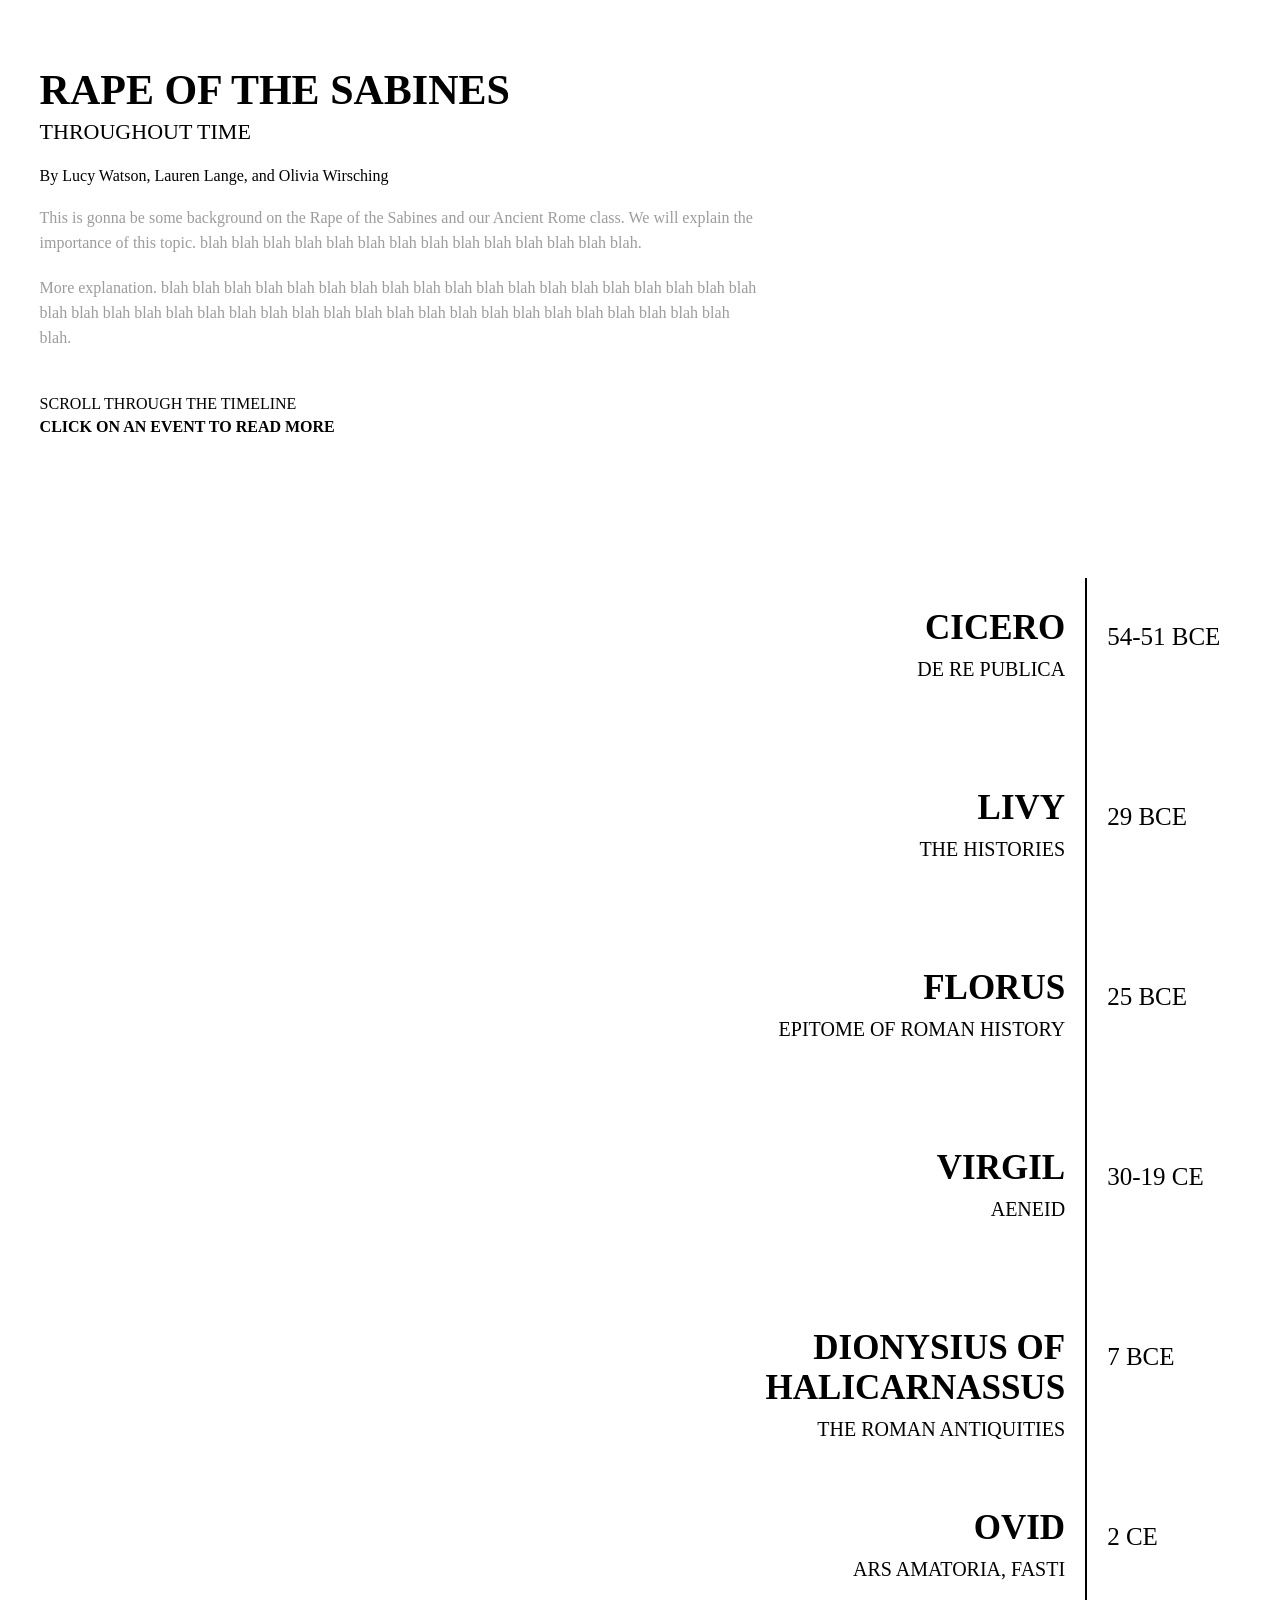
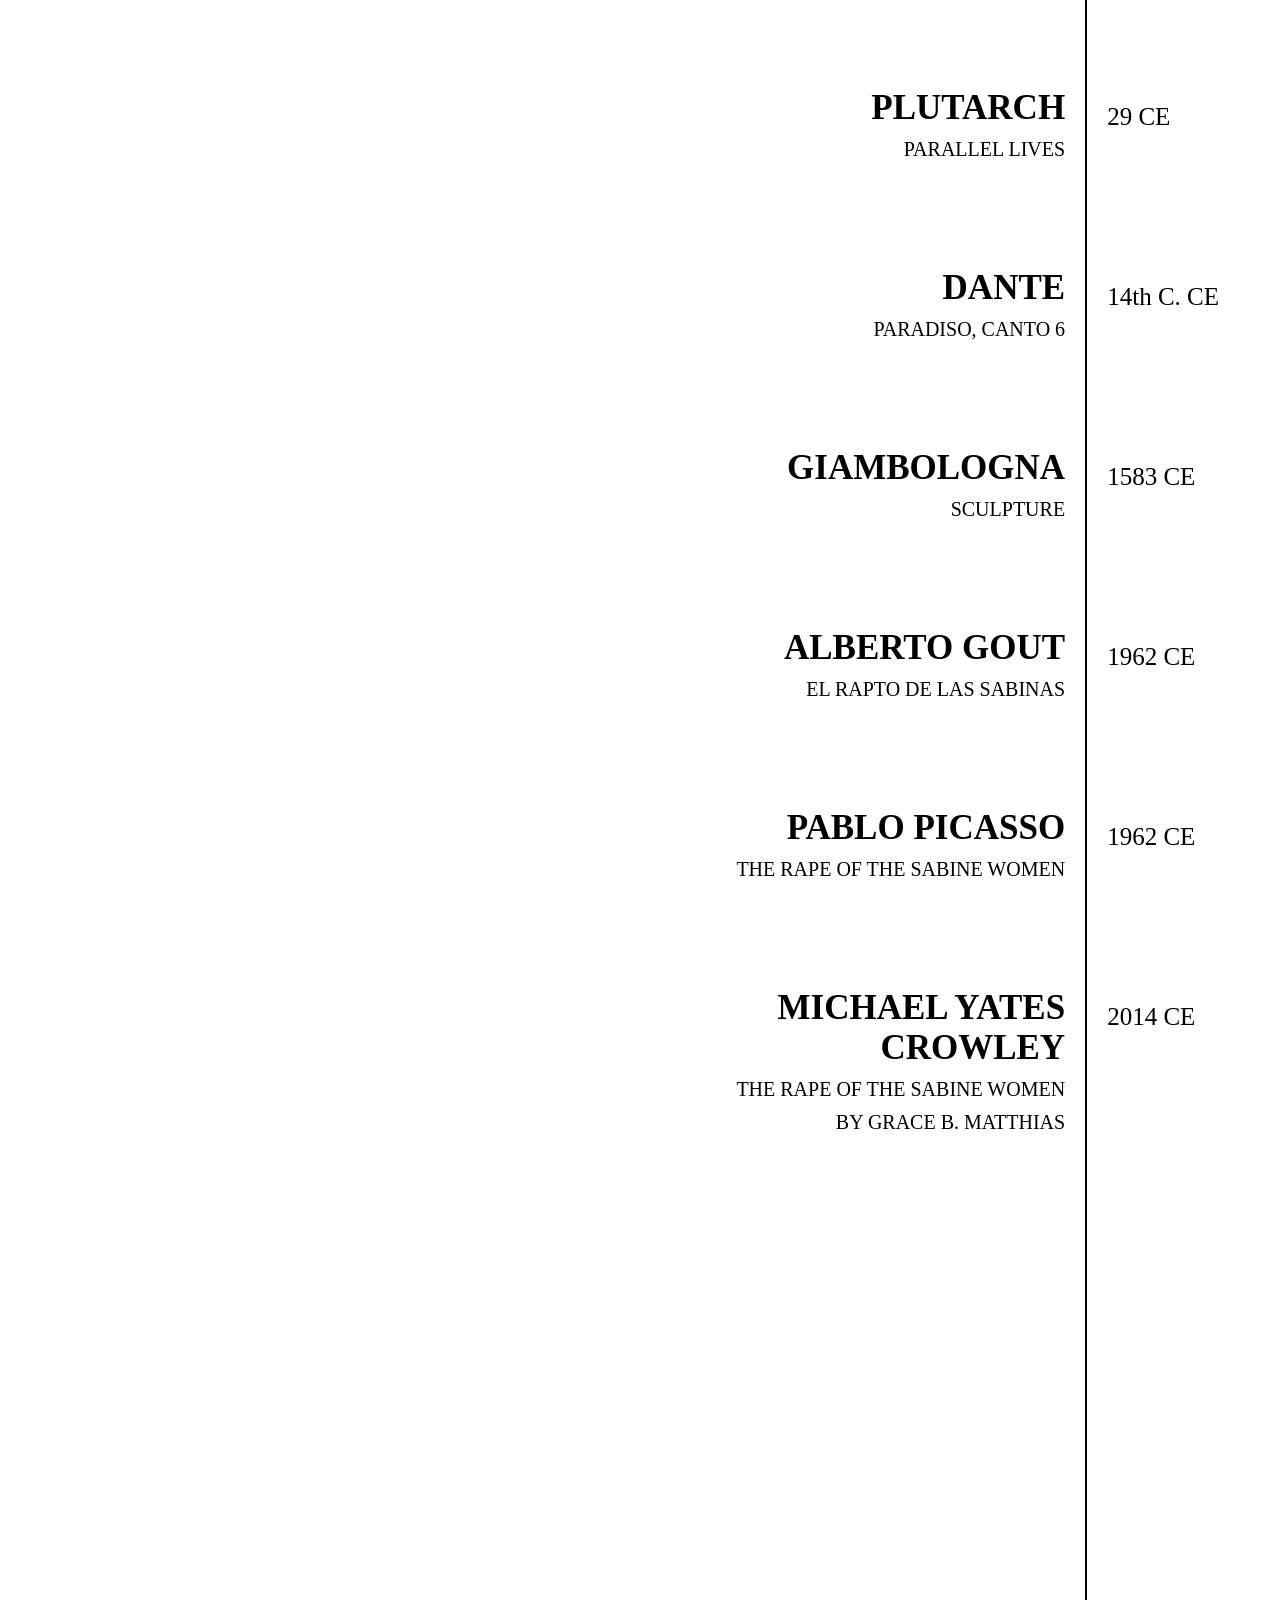
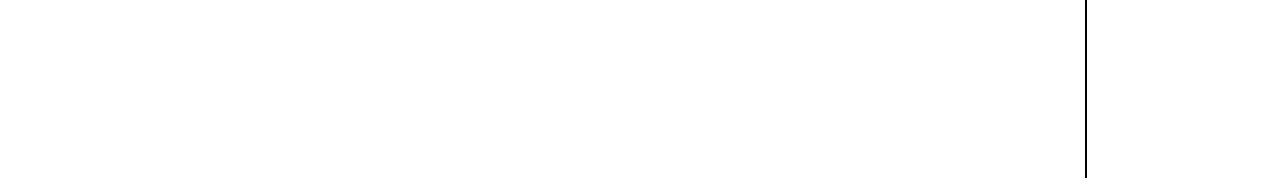
==== index.html @ 5ee18411 "Add ovid and cicero texts" ====
<!DOCTYPE html>
<html lang="en">
<head>
    <meta charset="UTF-8">
    <meta name="viewport" content="width=device-width, initial-scale=1.0">
    <title>Rape of the Sabines</title>
    <link rel="stylesheet" href="styles.css">
</head>
<body>
    <div class="site-wrapper">
        <div class="top-section">
            <h1>RAPE OF THE SABINES</h1>
            <h3>THROUGHOUT TIME</h3>
            <div class="caption">By Lucy Watson, Lauren Lange, and Olivia Wirsching </div>
            <div class="description">This is gonna be some background on the Rape of the Sabines and our Ancient Rome class. We will explain the importance of this topic. blah blah blah blah blah blah blah blah blah blah blah blah blah blah. </div>
            <div class="description">More explanation. blah blah blah blah blah blah blah blah blah blah blah blah blah blah blah blah blah blah blah blah blah blah blah blah blah blah blah blah blah blah blah blah blah blah blah blah blah blah blah blah blah blah. </div>
            <div class="instructions">
                <i class="fas fa-arrow-circle-down"></i>
                <div class="instructions-text">
                    <h5>SCROLL THROUGH THE TIMELINE</h5>
                    <h5 class="bold">CLICK ON AN EVENT TO READ MORE</h5>
                </div>
            </div>
        </div>
        <div class="bottom-section">
            <div class="info-panels">
                <div class="panel" style="display:none;" id="1">
                    <img src="./cicero.jpg"/>
                    <div class="text">
                        <div class="description">
                            In The Republic, Cicero examines the ideal state of government and political theory throughout the history of Rome. Cicero recounts the myth of the Rape of the Sabine Women to emphasis how Rome’s founding depended on compromise and resolution on behalf of its leaders. Through analysis of Romulus’s leadership, Cicero details the steps Romulus took to establish and strengthen Rome, “he adopted a strange and somewhat clownish plan, but worthy of a great man, whose providence extended far into futurity.” The plan Cicero refers to is the Rape of the Sabine Women where “[Romulus] ordered [the Sabine women] to be seized during the sports, and gave them in marriage to the most honourable families.” Cicero’s narrative of the myth describes the event as a necessary development for the growth of Rome. Rather than exploiting the Sabine women, Cicero comments that they were respected through honorable marriage. The individuality of the Sabine women is stripped as they are viewed as pawns in Romulus’s political schemes. In response to the outrage of the Sabines, Romulus invited their king Tatius into the Roman government. Romulus compromised his power in Rome to develop an alliance with Tatius. Cicero states Romulus achieved his goal to further strengthen Rome, “his government became much better established, aided by the authority and counsel of the fathers.” The exploitation of the Sabine women was reconciled through compromise with their fathers, and as Cicero argued, the greatest benefit to Rome was the contributions of their fathers to the establishment of the Roman government. 
                        </div>
                        <div class="citation">
                            Marcus Tullius Cicero, &amp; Featherstonhaugh, G. W. (2017, February 12). The Republic of Cicero. The Republic of Cicero, Translated from the Latin. https://www.gutenberg.org/files/54161/54161-h/54161-h.htm 
                        </div>
                    </div>
                </div>
                <div class="panel" style="display:none;" id="2">
                    <img src="./Livy.jpeg"/>
                </div>
                <div class="panel" style="display:none;" id="3">
                    <img src="./florus.jpeg"/>
                </div>
                <div class="panel" style="display:none;" id="4">
                    <img src="./virgil.png"/>
                </div>
                <div class="panel" style="display:none;" id="5">
                    <img src="./dionysius.png"/>
                </div>
                <div class="panel" style="display:none;" id="6">
                    <img src="./ovid.jpeg"/>
                    <div class="text">
                        <div class="description">
                            Ovid’s two works the Ars Amatoria and Fasti mention the rape of the Sabines. The Ars Amatoria, translated as the “Art of Love,” is a three-part instructional work on the art of seduction and romantic pursuits. Likely because of its genre, Ovid’s description of the rape of the Sabines in Ars Amatoria is set in a theatre for dramatic effect. This contradicts what was popular consensus during Ovid’s time, that the rape of the Sabines occurred while Romulus was holding a horse race in the circus. Other classic versions of the rape of the Sabines either explicitly name this horse race setting or mention the agricultural god Consus in their accounts. Consus is associated with horses and horse races, and makes those accounts compatible with a circus setting. Indeed, in Ovid’s Fasti, a poetic interpretation of the traditions and myths associated with each month of the Roman Calendar, Ovid mentions Consus in reference to the Sabine women, in Book III in his section on the Kalends of March. On this day, the Sabine women helped resolve the conflict between the Roman settlers, their husbands and abducters, and the Sabine people, their fathers and brothers. They are referred to as the “ravished women … now almost mothers,” which acknowledges their previous abduction and rape. The Sabine women walk into the battlefield between their husbands and fathers, holding their children to their chests, “They knelt on the ground, their grandchildren, as if they understood, / With sweet cries, stretching out their little arms to their grandfathers: / Those who could, called to their grandfather, seen for the first time” (Book III, March 1: Kalends). Both ranks of fathers and husbands are moved to stop the conflict, “The arms and passions of the warriors fall: dropping their swords / Fathers and sons-in-law grasp each other’s hands, / They embrace the women, praising them, and the grandfather / Bears his grandchild on his shield: a sweeter use for it” (Book III, March 1: Kalends). This dramatic scene is integral to the image of the Sabine women in Roman myth, and will be recreated in renaissance art such as The Intervention of the Sabine Women (1799) by Jacques-Louis David.
                        </div>
                        <div class="description">
                            Although Ovid’s Fasti only casually mentions that the Sabine women were “ravished” and focuses on an episode after the rape, his poetry in Ars Amatoria includes an explicit depiction of the rape of the Sabines, and sets the rape in a Roman theatre. The humorous tone throughout Ars Amatoria is maintained in this poem on the rape of the Sabines. The lightheartedness of Ovid’s narratorial voice over the graphic and traumatic scene being described lends criticism towards this myth being so honored in Roman culture and in the founding myth. The line “Ah, Romulus, you knew how to give a soldier a bonus; with that kind of perk, even I would enlist” evokes this method of irony through lightheartedness (Ars Amatoria, Book I, Abduction of the Sabines).
                        </div>
                        <div class="citation">
                            [1] Wardman, A. E. “The Rape of the Sabines.” The Classical Quarterly 15, no. 1 (1965): 101–3. http://www.jstor.org/stable/637855.
                        </div>
                        <div class="citation">
                            [2]  Ibid.
                        </div>
                    </div>
                </div>
                <div class="panel" style="display:none;" id="7">
                    <img src="./plutarch.png"/>
                </div>
                <div class="panel" style="display:none;" id="8">
                    <img src="./dante.jpg"/>
                </div>
                <div class="panel" style="display:none;" id="9">
                    <img src="./giambologna.png"/>
                </div>
                <div class="panel" style="display:none;" id="10">
                    <img src="./gout.jpg"/>
                </div>
                <div class="panel" style="display:none;" id="11">
                    <img src="./picasso.jpeg"/>
                </div>
                <div class="panel" style="display:none;" id="12">
                    <img src="./crowley.png"/>
                </div>
            </div>
            <div class="timeline">
                <div class="titles">
                    <div class="event right" id="cicero">
                        <h2 onclick="onClick('1', 'cicero')">CICERO</h2>
                        <h5 class="subtitle">DE RE PUBLICA</h5>
                    </div>
                    <div class="event right" id="livy"> 
                        <h2 onclick="onClick('2', 'livy')">LIVY</h2>
                        <h5 class="subtitle">THE HISTORIES</h5>
                    </div>
                    <div class="event right" id="florus"> 
                        <h2 onclick="onClick('3', 'florus')">FLORUS</h2>
                        <h5 class="subtitle">EPITOME OF ROMAN HISTORY</h5>
                    </div>
                    <div class="event right" id="virgil"> 
                        <h2 onclick="onClick('4', 'virgil')">VIRGIL</h2>
                        <h5 class="subtitle">AENEID</h5>
                    </div>
                    <div class="event right" id="dionysius"> 
                        <h2 onclick="onClick('5', 'dionysius')">DIONYSIUS OF HALICARNASSUS</h2>
                        <h5 class="subtitle">THE ROMAN ANTIQUITIES</h5>
                    </div>
                    <div class="event right" id="ovid"> 
                        <h2 onclick="onClick('6', 'ovid')">OVID</h2>
                        <h5 class="subtitle">ARS AMATORIA, FASTI</h5>
                    </div>
                    <div class="event right" id="plutarch"> 
                        <h2 onclick="onClick('7', 'plutarch')">PLUTARCH</h2>
                        <h5 class="subtitle">PARALLEL LIVES</h5>
                    </div>
                    <div class="event right" id="dante"> 
                        <h2 onclick="onClick('8', 'dante')">DANTE</h2>
                        <h5 class="subtitle">PARADISO, CANTO 6</h5>
                    </div>
                    <div class="event right" id='giambologna'> 
                        <h2 onclick="onClick('9', 'giambologna')">GIAMBOLOGNA</h2>
                        <h5 class="subtitle">SCULPTURE</h5>
                    </div>
                    <div class="event right" id='gout'> 
                        <h2  onclick="onClick('10', 'gout')">ALBERTO GOUT</h2>
                        <h5 class="subtitle">EL RAPTO DE LAS SABINAS</h5>
                    </div>
                    <div class="event right" id='picasso'> 
                        <h2 onclick="onClick('11', 'picasso')">PABLO PICASSO</h2>
                        <h5 class="subtitle">THE RAPE OF THE SABINE WOMEN</h5>
                    </div>
                    <div class="event right" id ='crowley'> 
                        <h2 onclick="onClick('12', 'crowley')">MICHAEL YATES CROWLEY</h2>
                        <h5 class="subtitle">THE RAPE OF THE SABINE WOMEN</h5>
                        <h5 class="subtitle">BY GRACE B. MATTHIAS</h5>
                    </div>
                </div>
                <div class="line"></div>
                <div class="titles">
                    <div class="event">
                        <div class="date">54-51 BCE</div>
                    </div>
                    <div class="event">
                        <div class="date">29 BCE</div>
                    </div>
                    <div class="event">
                        <div class="date">25 BCE</div>
                    </div>
                    <div class="event">
                        <div class="date">30-19 CE</div>
                    </div>
                    <div class="event">
                        <div class="date">7 BCE</div>
                    </div>
                    <div class="event">
                        <div class="date">2 CE</div>
                    </div>
                    <div class="event">
                        <div class="date">29 CE</div>
                    </div>
                    <div class="event">
                        <div class="date">14th C. CE</div>
                    </div>
                    <div class="event">
                        <div class="date">1583 CE</div>
                    </div>
                    <div class="event">
                        <div class="date">1962 CE</div>
                    </div>
                    <div class="event">
                        <div class="date">1962 CE</div>
                    </div>
                    <div class="event">
                        <div class="date">2014 CE</div>
                    </div>
                </div>
            </div>
        </div>
    </div>
    <script src="index.js"></script>
</body>
</html>
---- styles.css ----
body {
    font-family:'Roboto';
    display: flex;
    justify-content: center;
    font-size: 16px;
}

.site-wrapper {
    display: flex;
    flex-direction: column;
    width: 95%;
    margin-top: 30px;
}

.top-section {
    height: 60vh;
    width: 60%
}

h1 {
    font-weight: 800;
    font-size: 42px;
    margin-bottom: 5px;
}

h2 {
    font-size: 35px;
    text-align: right;
    margin: 15px 0 5px 0;
}

h2:hover {
    color: rgb(76, 76, 76);
    cursor: pointer;
}

h3 {
    font-size: 22px;
    letter-spacing: 119;
    margin-top: 5px;
    font-weight: 400;
}

h5 {
    font-weight: 400;
    margin: 5px 0 5px 0;
    font-size: 16px;
}

.bold {
    font-weight: 600;
}

.description {
    font-size: 16px;
    color: #9c9c9c;
    font-weight: 400;
    margin: 20px 0 20px 0;
    line-height: 25px;
}

.instructions {
    margin-top: 45px;
}

.instructions-text {
    font-size: 18px;
}

.bottom-section {
    width: 100%;
    display: flex;
}

.info-panels {
    width: 70%;
}

.line {
    height: 2800px;
    width: 3px;
    background-color: black;
}

.timeline {
    display: flex;
}

.titles {
    margin: 15px 20px 30px 0;
}

.date {
    margin: 30px 0px 30px 20px;
    font-size: 25px;
    width: max-content;
    font-weight: 200;
}

.subtitle {
    width: max-content;
    font-size: 20px;
    font-weight: 400;
}

.event {
    margin-bottom: 80px;
    height: 100px;
}

.right {
    display: flex;
    flex-direction: column;
    align-items: flex-end;
}

.info-panels {
    height: 1000px;
    display: flex;
    flex-direction: column; 
    margin-top: 300px;
}

.panel {
    height: auto;
    background-color: rgb(230, 230, 230);
    border-radius: 40px;
    padding: 15px 15px 15px 15px;
}

.text {
    margin: 30px 20px 20px 20px;
}

.text .description {
    color: rgb(47, 47, 47);
}

#\31 {
    margin-top: -300px;
}

#\32 {
   margin-top: -100px;
}

#\33 {
    margin-top: 90px;
}
 
#\34 {
    margin-top: 270px;
}

#\35 {
    margin-top: 450px;
}

#\36 {
    margin-top: 640px;
}

#\37 {
    margin-top: 830px;
}

#\38 {
    margin-top: 1000px;
}

#\39 {
    margin-top: 1190px;
}

#\31\30 {
    margin-top: 1320px;
}

#\31\31 {
    margin-top: 1550px;
}

#\31\32 {
    margin-top: 1650px;
}

.panel img {
    height: 300px;
    width: 100%;
    border-radius: 40px;
    object-fit: cover;
}

.citation {
    font-size: 13px;
    color: gray;
    line-height: 15px;
}
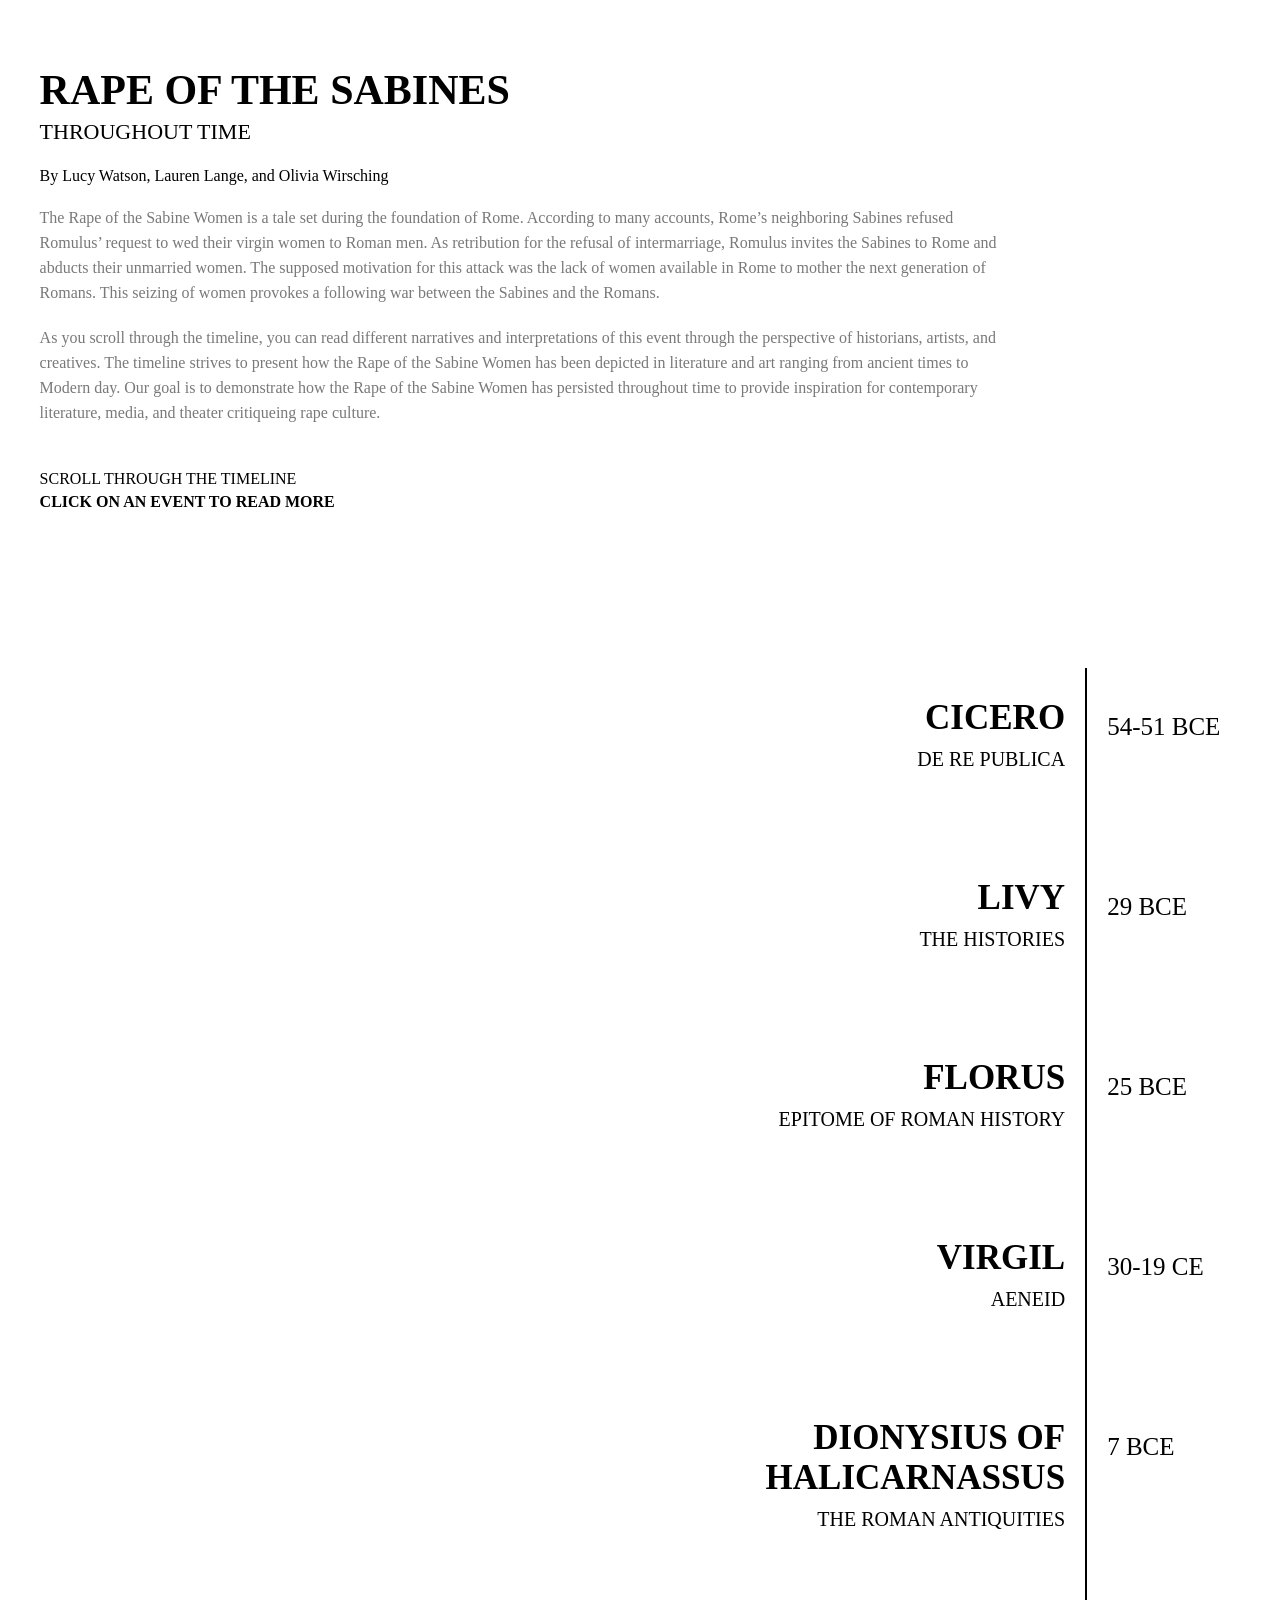
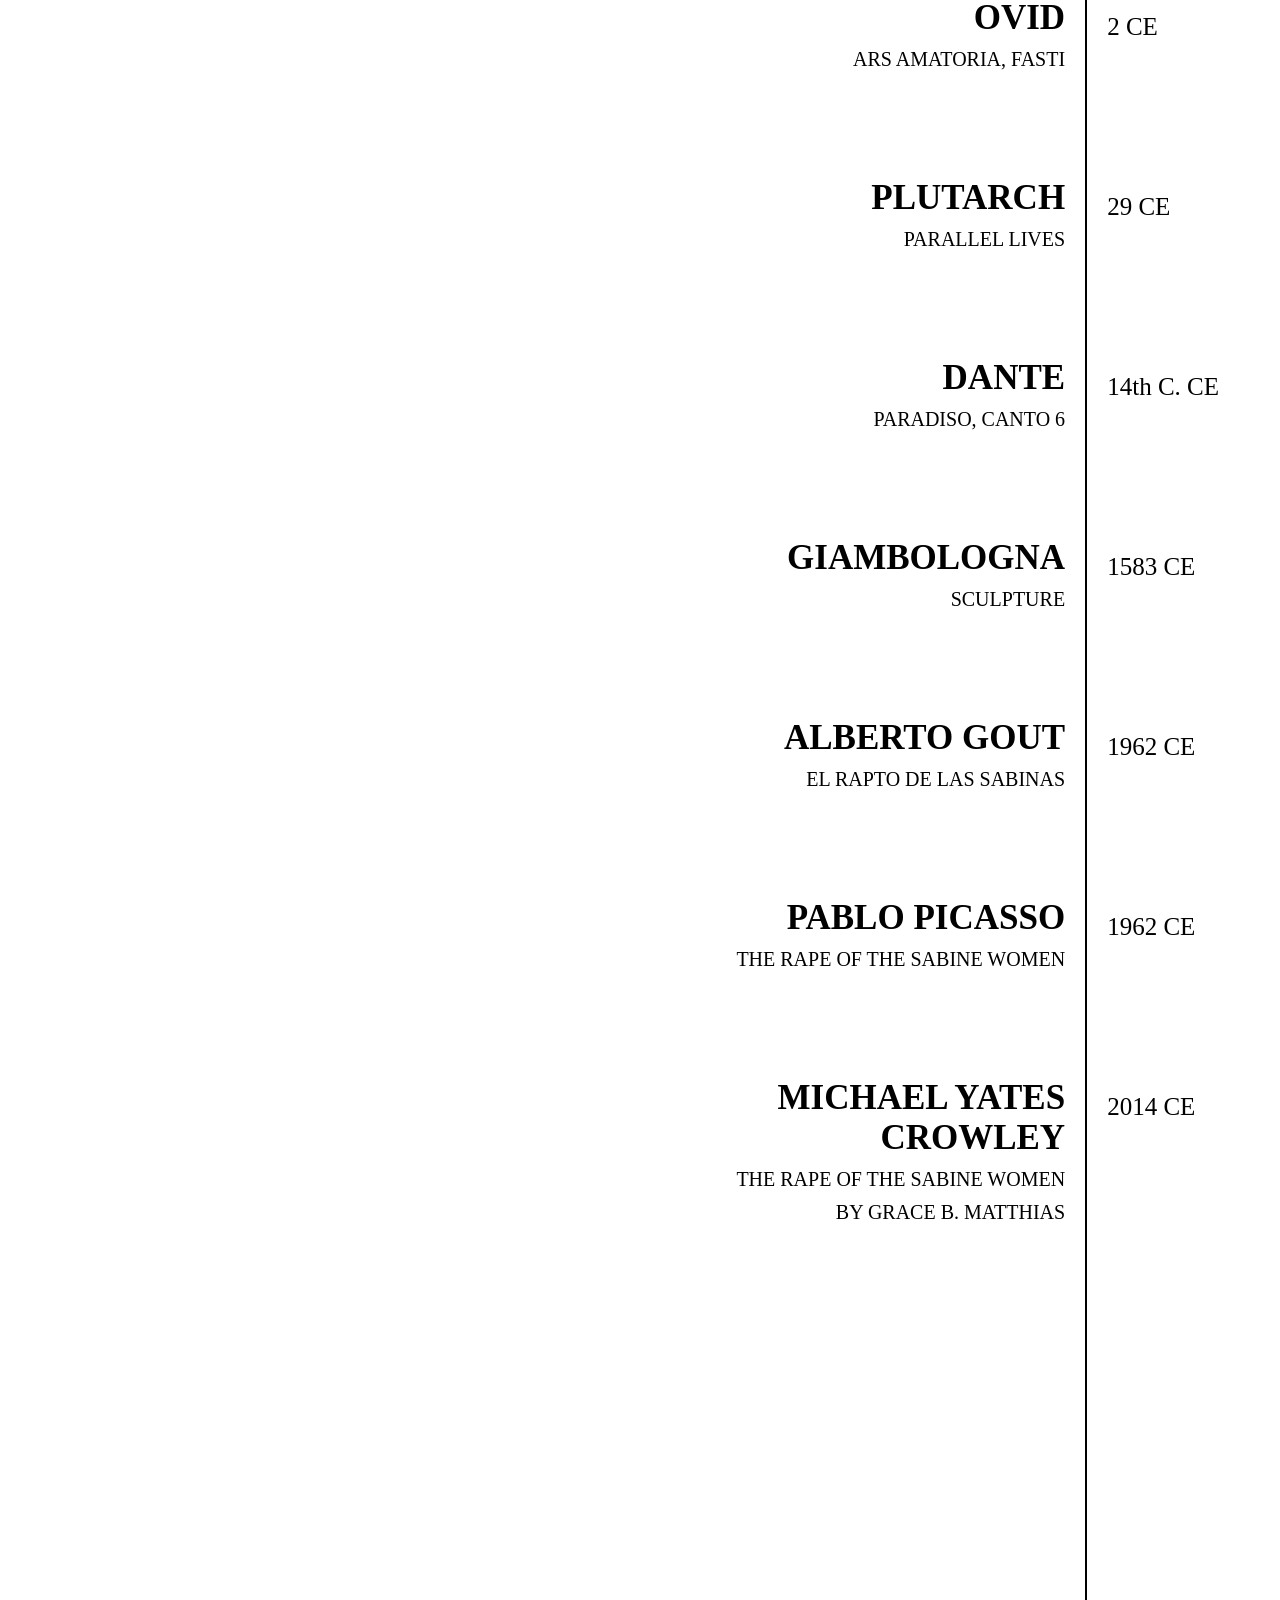
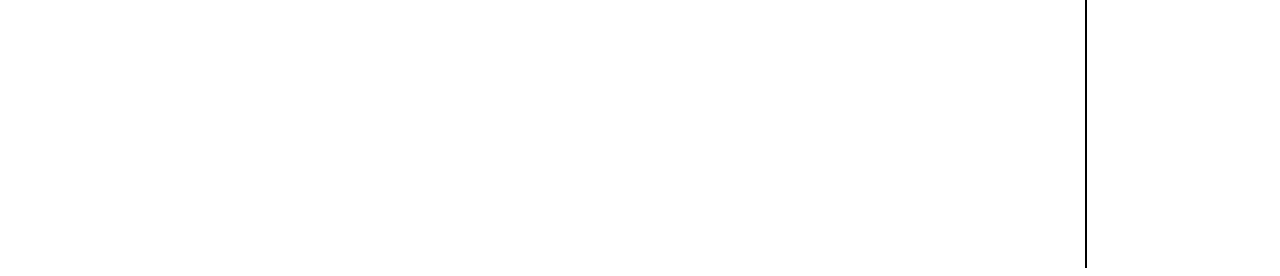
==== commit c1a77ba0: "gout and intro" ====
--- a/index.html
+++ b/index.html
@@ -12,8 +12,9 @@
             <h1>RAPE OF THE SABINES</h1>
             <h3>THROUGHOUT TIME</h3>
             <div class="caption">By Lucy Watson, Lauren Lange, and Olivia Wirsching </div>
-            <div class="description">This is gonna be some background on the Rape of the Sabines and our Ancient Rome class. We will explain the importance of this topic. blah blah blah blah blah blah blah blah blah blah blah blah blah blah. </div>
-            <div class="description">More explanation. blah blah blah blah blah blah blah blah blah blah blah blah blah blah blah blah blah blah blah blah blah blah blah blah blah blah blah blah blah blah blah blah blah blah blah blah blah blah blah blah blah blah. </div>
+            <div class="description">The Rape of the Sabine Women is a tale set during the foundation of Rome. According to many accounts, Rome’s neighboring Sabines refused Romulus’ request to wed their virgin women to Roman men. As retribution for the refusal of intermarriage, Romulus invites the Sabines to Rome and abducts their unmarried women. The supposed motivation for this attack was the lack of women available in Rome to mother the next generation of Romans. This seizing of women provokes a following war between the Sabines and the Romans. </div>
+            <div class="description">As you scroll through the timeline, you can read different narratives and interpretations of this event through the perspective of historians, artists, and creatives. The timeline strives to present how the Rape of the Sabine Women has been depicted in literature and art ranging from ancient times to Modern day. Our goal is to demonstrate how the Rape of the Sabine Women has persisted throughout time to provide inspiration for contemporary literature, media, and theater critiqueing rape culture.
+            </div>
             <div class="instructions">
                 <i class="fas fa-arrow-circle-down"></i>
                 <div class="instructions-text">
@@ -31,27 +32,58 @@
                             In The Republic, Cicero examines the ideal state of government and political theory throughout the history of Rome. Cicero recounts the myth of the Rape of the Sabine Women to emphasis how Rome’s founding depended on compromise and resolution on behalf of its leaders. Through analysis of Romulus’s leadership, Cicero details the steps Romulus took to establish and strengthen Rome, “he adopted a strange and somewhat clownish plan, but worthy of a great man, whose providence extended far into futurity.” The plan Cicero refers to is the Rape of the Sabine Women where “[Romulus] ordered [the Sabine women] to be seized during the sports, and gave them in marriage to the most honourable families.” Cicero’s narrative of the myth describes the event as a necessary development for the growth of Rome. Rather than exploiting the Sabine women, Cicero comments that they were respected through honorable marriage. The individuality of the Sabine women is stripped as they are viewed as pawns in Romulus’s political schemes. In response to the outrage of the Sabines, Romulus invited their king Tatius into the Roman government. Romulus compromised his power in Rome to develop an alliance with Tatius. Cicero states Romulus achieved his goal to further strengthen Rome, “his government became much better established, aided by the authority and counsel of the fathers.” The exploitation of the Sabine women was reconciled through compromise with their fathers, and as Cicero argued, the greatest benefit to Rome was the contributions of their fathers to the establishment of the Roman government. 
                         </div>
                         <div class="citation">
-                            Marcus Tullius Cicero, &amp; Featherstonhaugh, G. W. (2017, February 12). The Republic of Cicero. The Republic of Cicero, Translated from the Latin. https://www.gutenberg.org/files/54161/54161-h/54161-h.htm 
+                            Marcus Tullius Cicero. The Republic of Cicero, Translated from the Latin (G.W. Featherstonhaugh, Trans.). 2017.
                         </div>
                     </div>
                 </div>
                 <div class="panel" style="display:none;" id="2">
                     <img src="./Livy.jpeg"/>
+                    <div class="text">
+                        <div class="description">Famous Roman historian Livy includes a chapter titled “The Rape of the Sabines” (Ch 9) in Book I of The History of Rome. Livy poses the rape of the Sabine women as necessary to the creation of Rome, producing offspring for the all-male and otherwise unreproductive population of Romulus’ early followers. He begins his account of the rape, “The Roman State had now become so strong that it was a match for any of its neighbors in war, but its greatness threatened to last for only one generation, since through the absence of women there was no hope of offspring, and there was no right of intermarriage with their neighbors” (The History of Rome, Book I, Ch. 9). Romulus and the other Romans asked their neighboring populations for the right to intermarriage, but to no avail. Livy writes, “usually they were dismissed with the question, ‘whether they had opened an asylum for women, for nothing short of that would secure for them inter-marriage on equal terms.’ The Roman youth could ill brook such insults, and matters began to look like an appeal to force” (The History of Rome, Book I, Ch. 9).</div>
+                    <div class="description">
+                        The Sabine women come to the early Roman settlement for the Consualia, a festival for Neptune, disguising the venue in which the Sabines will be abducted. The abduction is described, “When the hour for the games had come, and their eyes and minds were alike riveted on the spectacle before them, the preconcerted signal was given and the Roman youth dashed in all directions to carry off the maidens who were present. The larger part were carried off indiscriminately, but some particularly beautiful girls who had been marked out for the leading patricians were carried to their houses by plebeians told off for the task” (The History of Rome, Book I, Ch. 9). Livy does not write that Romulus specifically gave the signal for his army of men to abduct the Sabines, but this detail is popular among other versions of the myth.
+                    </div>
+                    <div class="description">
+                        Particularly unfair blame is placed on the Sabine women as the culprits of their own rape. Romulus blames the Sabine people’s pride, or superbia, for causing the rape, “Romulus, however, went round in person, and pointed out to them that it was all owing to the pride of their parents in denying right of intermarriage to their neighbors” (The History of Rome, Book I, Ch. 9). In the next chapter, he writes that the women are no longer affected by their condition of being abducted and married by force, “The feelings of the abducted maidens were now pretty completely appeased” (The History of Rome, Book I, Ch. 10).
+                    </div>
+                    <div class="description">In a future episode of the founding myth, the Sabine women intervene in the conflict between the Roman settlers and Sabine people, and this episode is relayed in Chapter 13, in the section “Peace and Union with the Sabines.” As Livy blamed the Sabine women for their own abduction, he also blames them for causing the war between the Sabines and Romans. Through dialogue, Livy even has the Sabine women recite this blame themselves, “‘If,’ they cried, ‘you are weary of these ties of kindred, these marriage-bonds, then turn your anger upon us; it is we who are the cause of the war, it is we who have wounded and slain our husbands and fathers. Better for us to perish rather than live without one or the other of you, as widows or as orphans’” (The History of Rome, Book I, Ch. 13).                    </div>
+                    <div class="citation">Livy. The History of Rome. Book I.</div>
+                    </div>
                 </div>
                 <div class="panel" style="display:none;" id="3">
                     <img src="./florus.jpeg"/>
+                    <div class="text">
+                        <div class="description">
+                            In Florus’ Epitome, concise and condensed history of Rome, covering major events from the foundation of the city to the era of the Roman Empire, ending with the closing of the Gates of Janus by Augustus in 25 B.C. It is a panegyric on the greatness of Rome and divides the life of the empire into three periods, Rome’s infancy, youth and manhood. In Book I, “The Period of the Seven Kings, beginning with Romulus,” Florus includes the rape of the Sabines in his account of the empire’s early foundations. From Florus’ account, Romulus enters the country under Aeneas, “gathered together a single body consisting of various ingredients and, as king, himself created the Roman people” (Epitome, Book I). He continues,  “But a population consisting solely of men could only last for a single lifetime; wives were, therefore, demanded from the neighbouring peoples and, when they were refused, were seized by force. For, a pretence being made of holding horse-races, the maidens who had come to look on were carried off. This immediately gave rise to wars.” Florus’ account of the Rape of the Sabines is not an entirely creative or critical one, but a traditional interpretation of the rape as it pertains to the foundational myth of Rome. The rape is seen as perhaps unfortunate, but natural and necessary step in creating a Roman people.
+                        </div>
+                        <div class="citation">
+                            Lucius Annaeus Florus, The Epitome of Roman History. Book 1. 
+                        </div>
+                    </div>
                 </div>
                 <div class="panel" style="display:none;" id="4">
                     <img src="./virgil.png"/>
+                    <div class="text">
+                        <div class="description">
+                            Virgil’s epic Aeneid glorifies the beginnings of Rome. In Book VIII, Virgil writes about a shield forged by Venus to protect her son Aeneas in war against the native inhabitants of Italy. Prophecy decreed that the shield will help guide Rome to great triumph for centuries to come. Virgil argued that Aeneas’s virtues of loyalty to the state and devotion to family are Roman ideals that connect to the prophecy and will help Rome prosper. The Rape of the Sabine Women is an pivotal foundational myth that the shield foreshadows where Aeneas’s virtues prevail to help Rome. In the myth, the kidnapped Sabine women are driven by love for their new Roman husbands and their Sabine brothers and fathers to beg for peace between Romans and Sabines. The women want to remain in Rome because Roman virtues of loyalty to the state and devotion to the family are powerful enough to unify two warring cities.
+                        </div>
+                        <div class="citation">Virgil. Aeneid. Book VII.</div>
+                    </div>
                 </div>
                 <div class="panel" style="display:none;" id="5">
                     <img src="./dionysius.png"/>
+                    <div class="text">
+                        <div class="description">
+                            Dionysius of Halicarnassus produced Roman Antiquities to educate the Greek people on Roman history. In his work, he incorporates the myth of the Rape of the Sabine Women into the history of Rome’s founding. In Book II of Roman Antiquities, Dionysius speculates the reason for the seizing of the virgins can be attributed to “the design of contracting an alliance with the neighboring cities, founded on affinity.” Dionysius argues that Romulus orchestrated the Rape of the Sabine Women to unite the Sabines and the Romans. Appealing to Greek mythology, Dionysius alludes to an oracle who urged Romulus to seize the Sabine women “indicating as they did that the difficulties and dangers would be great but that their outcome would be prosperous.” In response to the Rape of the Sabine Women, Rome went to war with the Sabines. However, Romulus did not want to return the women because they did not want to leave their Roman husbands, “they themselves were not unwilling to live with their husbands, should be permitted to remain with them.” Dionysius describes the complexity of the desires of the Sabine women because they both miss their Sabine families and want to stay with their new husbands, and he emphasizes the bravery and noble values of the women in their intervention when the women “delivered a long and pathetic plea, begging them [the Sabine men] to grant peace to those who were interceding for their husbands and on whose account… the war had been undertaken.” The Sabine women are illustrated as harnessing their emotions to prevent further bloodshed and beg for a union between the Sabines and Romans. Dionysius’s incorporation of the Rape of the Sabine Women presents women during Ancient Rome as emotional vessels that helped Rome grow to achieve its greatness.
+                        </div>
+                        <div class="citation">Dionysius of Halicarnassus. Roman Antiquities, Volume I: Book 1. Translated by Earnest Cary. Loeb Classical Library 319. Cambridge, MA: Harvard University Press, 1937.</div>    
+                    </div>
                 </div>
                 <div class="panel" style="display:none;" id="6">
                     <img src="./ovid.jpeg"/>
                     <div class="text">
                         <div class="description">
-                            Ovid’s two works the Ars Amatoria and Fasti mention the rape of the Sabines. The Ars Amatoria, translated as the “Art of Love,” is a three-part instructional work on the art of seduction and romantic pursuits. Likely because of its genre, Ovid’s description of the rape of the Sabines in Ars Amatoria is set in a theatre for dramatic effect. This contradicts what was popular consensus during Ovid’s time, that the rape of the Sabines occurred while Romulus was holding a horse race in the circus. Other classic versions of the rape of the Sabines either explicitly name this horse race setting or mention the agricultural god Consus in their accounts. Consus is associated with horses and horse races, and makes those accounts compatible with a circus setting. Indeed, in Ovid’s Fasti, a poetic interpretation of the traditions and myths associated with each month of the Roman Calendar, Ovid mentions Consus in reference to the Sabine women, in Book III in his section on the Kalends of March. On this day, the Sabine women helped resolve the conflict between the Roman settlers, their husbands and abducters, and the Sabine people, their fathers and brothers. They are referred to as the “ravished women … now almost mothers,” which acknowledges their previous abduction and rape. The Sabine women walk into the battlefield between their husbands and fathers, holding their children to their chests, “They knelt on the ground, their grandchildren, as if they understood, / With sweet cries, stretching out their little arms to their grandfathers: / Those who could, called to their grandfather, seen for the first time” (Book III, March 1: Kalends). Both ranks of fathers and husbands are moved to stop the conflict, “The arms and passions of the warriors fall: dropping their swords / Fathers and sons-in-law grasp each other’s hands, / They embrace the women, praising them, and the grandfather / Bears his grandchild on his shield: a sweeter use for it” (Book III, March 1: Kalends). This dramatic scene is integral to the image of the Sabine women in Roman myth, and will be recreated in renaissance art such as The Intervention of the Sabine Women (1799) by Jacques-Louis David.
+                            Ovid’s two works the Ars Amatoria and Fasti mention the rape of the Sabines. The Ars Amatoria, translated as the “Art of Love,” is a three-part instructional work on the art of seduction and romantic pursuits. Likely because of its genre, Ovid’s description of the rape of the Sabines in Ars Amatoria is set in a theatre for dramatic effect (1). This contradicts what was popular consensus during Ovid’s time, that the rape of the Sabines occurred while Romulus was holding a horse race in the circus. Other classic versions of the rape of the Sabines either explicitly name this horse race setting or mention the agricultural god Consus in their accounts (2). Consus is associated with horses and horse races, and makes those accounts compatible with a circus setting. Indeed, in Ovid’s Fasti, a poetic interpretation of the traditions and myths associated with each month of the Roman Calendar, Ovid mentions Consus in reference to the Sabine women, in Book III in his section on the Kalends of March. On this day, the Sabine women helped resolve the conflict between the Roman settlers, their husbands and abducters, and the Sabine people, their fathers and brothers. They are referred to as the “ravished women … now almost mothers,” which acknowledges their previous abduction and rape. The Sabine women walk into the battlefield between their husbands and fathers, holding their children to their chests, “They knelt on the ground, their grandchildren, as if they understood, / With sweet cries, stretching out their little arms to their grandfathers: / Those who could, called to their grandfather, seen for the first time” (Book III, March 1: Kalends). Both ranks of fathers and husbands are moved to stop the conflict, “The arms and passions of the warriors fall: dropping their swords / Fathers and sons-in-law grasp each other’s hands, / They embrace the women, praising them, and the grandfather / Bears his grandchild on his shield: a sweeter use for it” (Book III, March 1: Kalends). This dramatic scene is integral to the image of the Sabine women in Roman myth, and will be recreated in renaissance art such as The Intervention of the Sabine Women (1799) by Jacques-Louis David.
                         </div>
                         <div class="description">
                             Although Ovid’s Fasti only casually mentions that the Sabine women were “ravished” and focuses on an episode after the rape, his poetry in Ars Amatoria includes an explicit depiction of the rape of the Sabines, and sets the rape in a Roman theatre. The humorous tone throughout Ars Amatoria is maintained in this poem on the rape of the Sabines. The lightheartedness of Ovid’s narratorial voice over the graphic and traumatic scene being described lends criticism towards this myth being so honored in Roman culture and in the founding myth. The line “Ah, Romulus, you knew how to give a soldier a bonus; with that kind of perk, even I would enlist” evokes this method of irony through lightheartedness (Ars Amatoria, Book I, Abduction of the Sabines).
@@ -66,21 +98,73 @@
                 </div>
                 <div class="panel" style="display:none;" id="7">
                     <img src="./plutarch.png"/>
+                    <div class="text">
+                        <div class="description">
+                            In The Parallel Lives, Plutarch writes a unique work of Greek literature that pairs Greek and Roman characters together to tell history through the lens of their personal virtues and vices. While writing of the life of Romulus, Plutarch includes the Rape of the Sabine Women to elaborate on the obstacles Romulus faced to ensure the future success of Rome. Plutarch provides a vivid description of the kidnapping including Romulus’s planning and the chaotic aftermath. In his description of the aftermath, he uses dialogue to emphasize the complex narrative of the Sabine women, “If, however, the war is on our behalf, carry us away with your sons-in‑law and their children, and so restore us to our fathers and kindred, but do not rob us of our children and husbands. Let us not, we beseech you, become prisoners of war again.” The Sabine women transition from victims of Rome to brave advocates of peace between two cities. The transition of the Sabine women is a vital component of Romulus’s story because the Roman men were able to win over women who resented them through their honor and goodwill as husbands. It is reflective of the virtues upon which Romulus wanted to build Rome. Plutarch notes a bridal tradition that has persisted to modern day, “And it continues to be a custom down to the present time that the bride shall not of herself cross the threshold into her new home, but be lifted up and carried in, because the Sabine women were carried in by force, and did not go in of their own accord” (15). The symbolism of carrying a new bride into her new home represents the entrance into a sacred commitment where her husband will treat her with honor and goodwill. Although the Sabine women have no true autonomy, Plutarch depicts them as content because they were given husbands with virtue.
+                        </div>
+                        <div class="citation">
+                            Plutarch. Lives, Volume I: Theseus and Romulus. Lycurgus and Numa. Solon and Publicola. Translated by Bernadotte Perrin. Loeb Classical Library 46. Cambridge, MA: Harvard University Press, 1914.
+                        </div>
+                    </div>
                 </div>
                 <div class="panel" style="display:none;" id="8">
                     <img src="./dante.jpg"/>
+                    <div class="text">
+                        <div class="description">
+                            Dante references the Sabine women in Canto VI of his Paradiso. Canto VI is a history of Rome from ancient times through the time of Christ and at last to Emperor Constantine’s conversion. In the story, it is told to Dante by the Roman Emperor Justinian. It is an unorthodox retelling of the history of Rome in that it is told from a Christian point of view and shapes the history of Rome according to its significance in a Christian history. Scholar Robert Hollander suggests that this canto can be read like a Dantean version of a miniaturized Aeneid (1). The poem segments the history of Rome into sixteen sections from the death of Pallas to Charlemagne (2). 
+                        </div>
+                        <div class="description">
+                            The section of Roman history right before the Republic in which Rome was ruled by kings is found on lines 40-42. Dante writes in the voice of Justinian, “Thou knowest what it achieved from Sabine wrong / Down to Lucretia's sorrow, in seven kings / O'ercoming round about the neighboring nations” (Paradiso, Canto VI, lines 40-41). Justinian marks the beginning and end of this period of Roman history—the foundations of the Republic—with two rapes; it begins with the rape of the Sabines and ends with the rape of Lucretia. Mimicing Justinian’s would-be perspective on the history of Rome, Dante reiterates the significance and renown of these rapes in the Republic’s foundations and in Roman history as it is retold in its whole.
+                        </div>
+                        <div class="citation">
+                            [1] Hollander, Robert. Dante: A Life in Works. Yale University Press, 2001. (p. 140).
+                        </div>
+                        <div class="citation">
+                            [2] Hollander, Robert and Jean. Translation of Dante’s Paradiso. Doubleday, 2007. (Canto VI).
+                        </div>
+                    </div>
                 </div>
                 <div class="panel" style="display:none;" id="9">
                     <img src="./giambologna.png"/>
+                    <div class="text">
+                        <div class="description">
+                            Giambologna created this masterpice, The Rape of the Sabine Women, in the 16th century for the Medici family of Florence. The statue now stands in one of Florence’s most popular locations in the Loggia dei Lanzi outside of the Palazzo Vecchio. The piece depicts three figures: a defeated Sabine man on the bottom, a victorious Roman man in the middle, and the abducted Sabine woman in his arms. It captures the emotion of the Rape of the Sabines and tells the story of this event in just one moment. However, the original viewers of the piece were not aware of its significance and a plaque had to be added to explain the scene to onlookers. Giambologna introduces revolutionary dynamics to his work with this sculpture and the placement of his figures is replicated in later works of art on the same subject matter by Nicolas Poussin and Pietro da Cortona. 
+                        </div>
+                        <div class="citation">Dr. Shannon Pritchard, "Giambologna, Abduction of a Sabine Woman," in Smarthistory, September 8, 2016, accessed December 13, 2023, https://smarthistory.org/giambologna-abduction-of-a-sabine-woman/</div>
+                    </div>
                 </div>
                 <div class="panel" style="display:none;" id="10">
                     <img src="./gout.jpg"/>
+                    <div class="text">
+                        <div class="description">
+                            Alberto Gout’s 1962 film El Rapto de las Sabinas portrays the ancient myth of the Rape of the Sabines during Roman time. Gout divides the film by the core complexities of the myth including the conflict, passion, and reconciliation between Sabines and Romans. However, Gout diverges from the traditional Eurocentric narrative by incorporating his Latin American perspective. His use of Latin American actors, the Spanish script, and a set design drawing from Latin American influences caters to his targeted Latin American audience. However, Gout also includes modern social and political themes to relate the plight of the Sabine women to his modern audience. The themes include colonialism, complex racial identities, and social struggles. Gout successfully used modern context to show how the ancient myth of the Sabine women can be made relevant across different cultures and times.
+                        </div>
+                        <div class="citation">
+                            El Rapto de las Sabinas. Directed by Alberto Gout. 1962.
+                        </div>
+                    </div>
                 </div>
                 <div class="panel" style="display:none;" id="11">
                     <img src="./picasso.jpeg"/>
+                    <div class="text">
+                        <div class="description">
+                            Picasso’s series of paintings, The Rape of the Sabines, is a depiction of Cold War politics painted at the height of the Cuban Missile Crisis in the autumn of 1962. In the paintings, modern empires the Nazi, Napoleonic, Russian and American empires involved in Cold War stand in for the Roman Empire as the protagonists of the rape of the Sabines. The painting centers the suffering of multiple contorted figures—men, women, horses, infants—critiques of the suffering and violence which afflicts innocent people as the result of the major powers’ conflict. Picasso borrows artistic concept and imagery of the sabine women from Poussin’s painting Rape of the Sabine Women (1637-38) and Jacques-Louis David’s The Intervention of the Sabine Women (1799). The Rape of the Sabines is stylistically similar to Picasso’s famous Guernica, created in 1937. The Rape of the Sabines is said to have been painted ten days after American reconnaissance planes first recorded the construction of Soviet missile bases in Cuba. Guernica was similarly an immediate response to wartime developments, responding to the bombing of Guernica during the Spanish Civil war in 1937. The Rape of the Sabines contributes to a larger canon of artistic depictions of the rape of sabine women in Roman myth. Many of these depictions work off of each other and borrow figures and stylistic formations, but what is important is that they are all actually reproducing a depiction of the intervention of the Sabine women in the conflict between Roman settlers and Sabine people. This is the same intervention detailled in Ovid’s poetry in Fasti. The intervention is still a crucial part of the Sabine womens’ story and the foundational myth of Rome, but for many paintings like Picasso’s which are titled The Rape of the Sabines (for example, Poussin’s Rape of the Sabine Women), artists are actually reproducing a different part of the myth. It is interesting to think about what source material these artists were familiar with and working with during their creation process, and what story about the Sabine women latched on to contemporary consciousness in each of the artists’ times.
+                        </div>
+                        <div class="citation">
+                            "The Rape of the Sabine Women, by Pablo Picasso." Pablo Picasso and his paintings. https://www.pablopicasso.org/the-rape-of-the-sabine-women.jsp#prettyPhoto
+                        </div>
+                    </div>
                 </div>
                 <div class="panel" style="display:none;" id="12">
                     <img src="./crowley.png"/>
+                    <div class="text">
+                        <div class="description">
+                            In the 2014 play “The Rape of the Sabine Women by Grace B. Matthias,” writer Michael Yates Crowley and director Tyne Rafaeli reinterpret the Roman myth through a contemporary lens to explore perceptions of gender and sex violence. The central character Grace B. Matthias creates a narrative focused on the trauma and complexities of being a sexual assault survivor. The play calls for a deeper societal understanding and respect for consent while pointing out how historical narratives can shape perceptions of modern issues like gender and sex violence. According to Jesse Green of the New York Times, the play is able to address the severity of rape and its repercussions while simultaneously relaying the empowering victim narrative that is used in the ancient myth. Using the ancient Roman myth of the Rape of the Sabine Women is a bold mechanism to address the urgent and pervasive issues of gender and sex violence in the world today.
+                        </div>
+                        <div class="citation">
+                            "Michael Yates Crowley’s The Rape of the Sabine Women by Grace B. Matthias Directed by Tyne Rafaeli." The Playwrights Realm. https://playwrightsrealm.org/michael-yates-crowleys-the-rape-of-the-sabine-women-by-grace-b-matthias
+                        </div>
+                    </div>
                 </div>
             </div>
             <div class="timeline">
--- a/styles.css
+++ b/styles.css
@@ -13,8 +13,8 @@
 }
 
 .top-section {
-    height: 60vh;
-    width: 60%
+    height: 70vh;
+    width: 80%
 }
 
 h1 {
@@ -53,7 +53,7 @@
 
 .description {
     font-size: 16px;
-    color: #9c9c9c;
+    color: #797979;
     font-weight: 400;
     margin: 20px 0 20px 0;
     line-height: 25px;
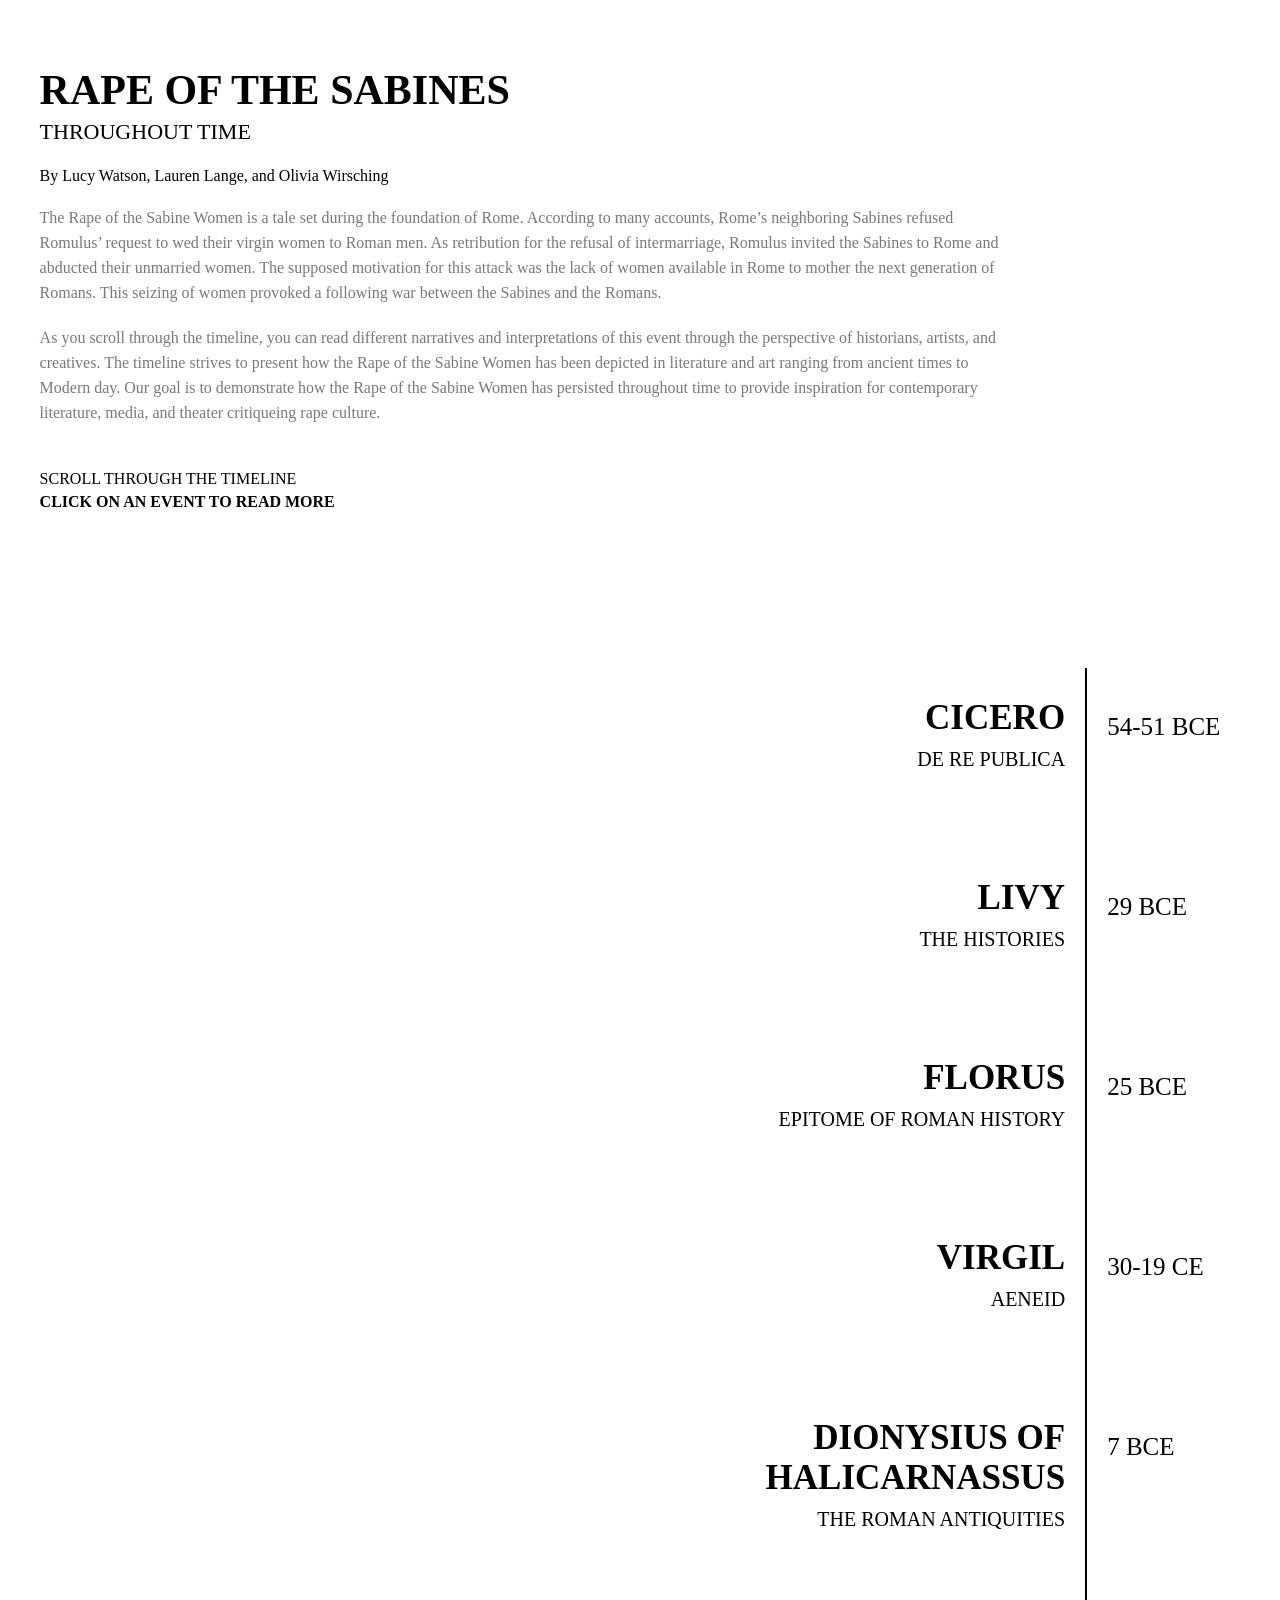
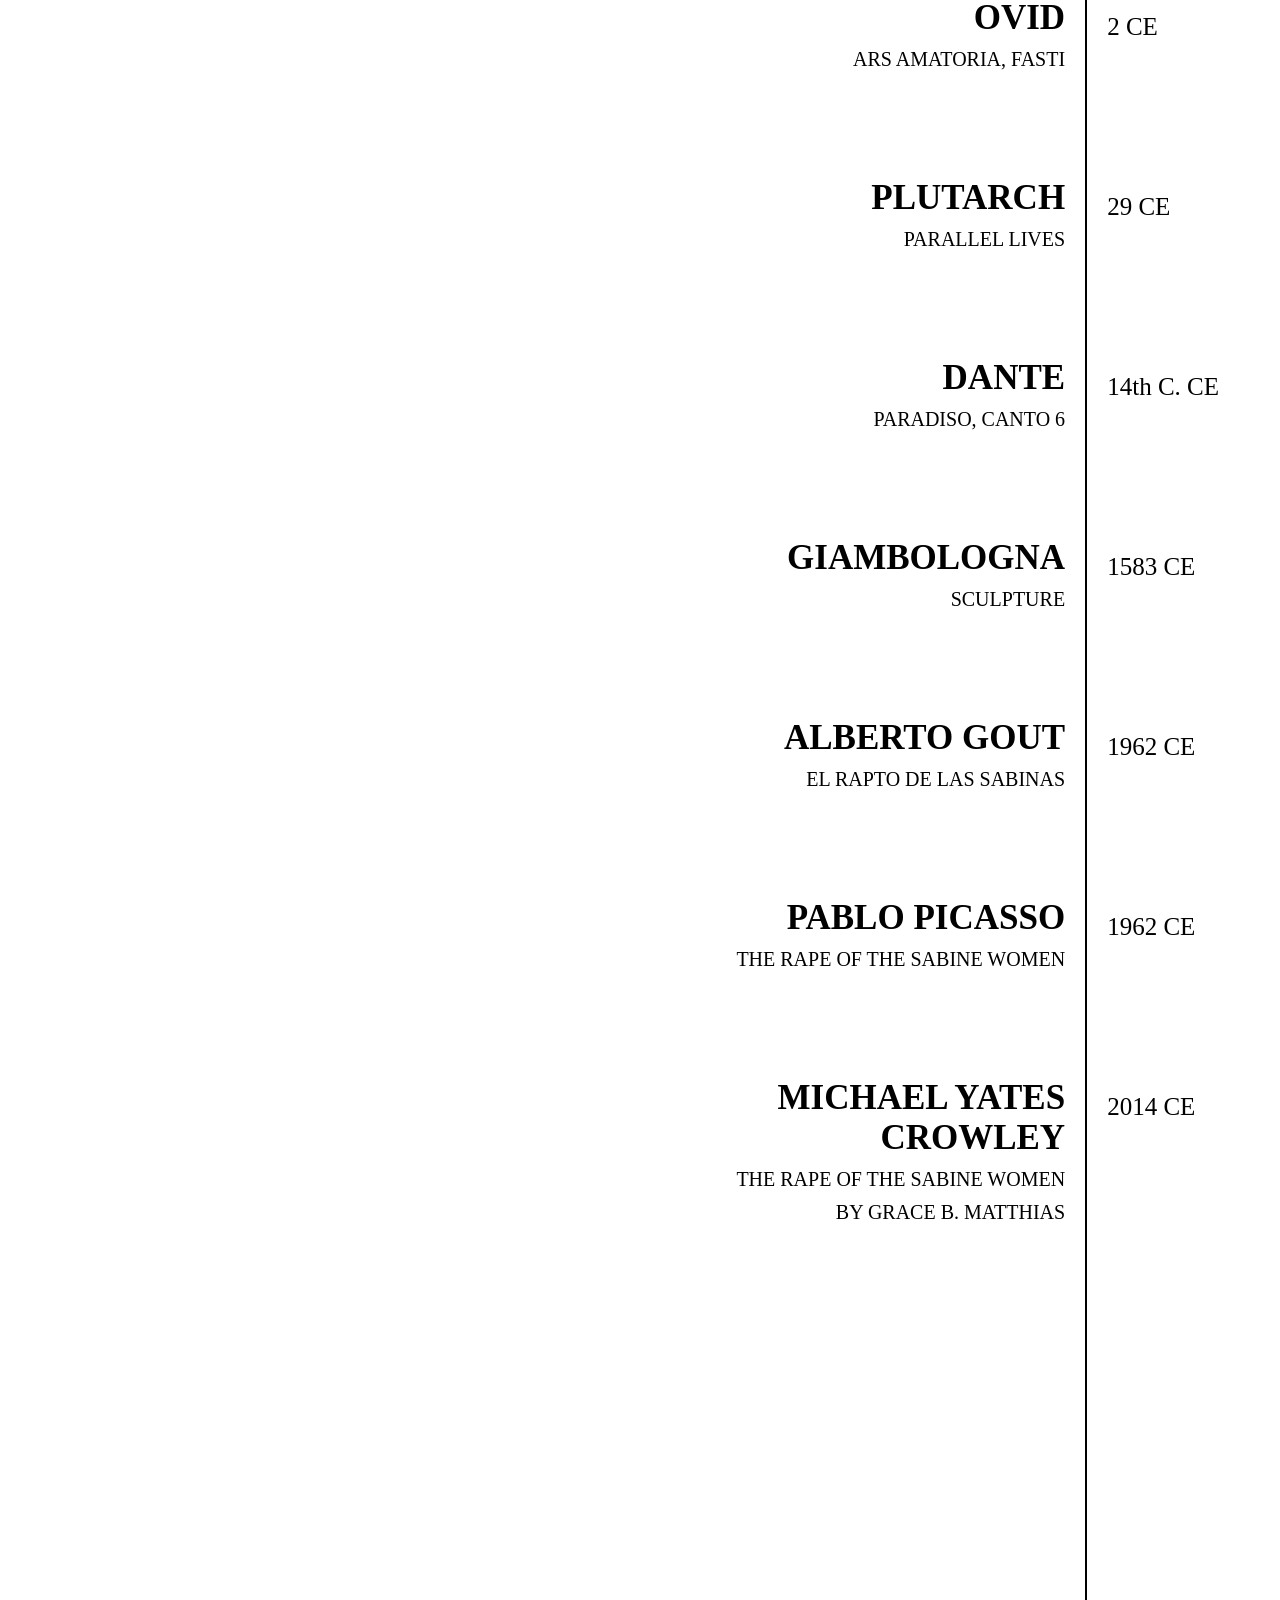
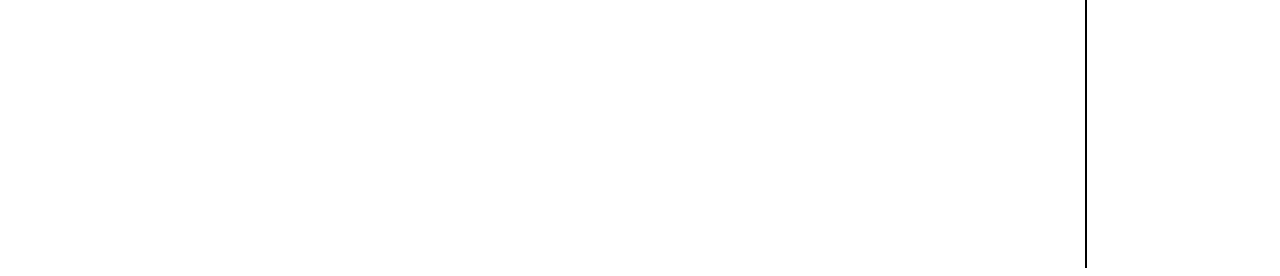
==== commit 815345e3: "Add picture links" ====
--- a/index.html
+++ b/index.html
@@ -12,7 +12,8 @@
             <h1>RAPE OF THE SABINES</h1>
             <h3>THROUGHOUT TIME</h3>
             <div class="caption">By Lucy Watson, Lauren Lange, and Olivia Wirsching </div>
-            <div class="description">The Rape of the Sabine Women is a tale set during the foundation of Rome. According to many accounts, Rome’s neighboring Sabines refused Romulus’ request to wed their virgin women to Roman men. As retribution for the refusal of intermarriage, Romulus invites the Sabines to Rome and abducts their unmarried women. The supposed motivation for this attack was the lack of women available in Rome to mother the next generation of Romans. This seizing of women provokes a following war between the Sabines and the Romans. </div>
+            <div class="description">The Rape of the Sabine Women is a tale set during the foundation of Rome. According to many accounts, Rome’s neighboring Sabines refused Romulus’ request to wed their virgin women to Roman men. As retribution for the refusal of intermarriage, Romulus invited the Sabines to Rome and abducted their unmarried women. The supposed motivation for this attack was the lack of women available in Rome to mother the next generation of Romans. This seizing of women provoked a following war between the Sabines and the Romans. 
+            </div>
             <div class="description">As you scroll through the timeline, you can read different narratives and interpretations of this event through the perspective of historians, artists, and creatives. The timeline strives to present how the Rape of the Sabine Women has been depicted in literature and art ranging from ancient times to Modern day. Our goal is to demonstrate how the Rape of the Sabine Women has persisted throughout time to provide inspiration for contemporary literature, media, and theater critiqueing rape culture.
             </div>
             <div class="instructions">
@@ -34,6 +35,7 @@
                         <div class="citation">
                             Marcus Tullius Cicero. The Republic of Cicero, Translated from the Latin (G.W. Featherstonhaugh, Trans.). 2017.
                         </div>
+                        <a href="https://www.thoughtco.com/cicero-4770071" target="_blank" class="citation">Picture</a>
                     </div>
                 </div>
                 <div class="panel" style="display:none;" id="2">
@@ -48,6 +50,7 @@
                     </div>
                     <div class="description">In a future episode of the founding myth, the Sabine women intervene in the conflict between the Roman settlers and Sabine people, and this episode is relayed in Chapter 13, in the section “Peace and Union with the Sabines.” As Livy blamed the Sabine women for their own abduction, he also blames them for causing the war between the Sabines and Romans. Through dialogue, Livy even has the Sabine women recite this blame themselves, “‘If,’ they cried, ‘you are weary of these ties of kindred, these marriage-bonds, then turn your anger upon us; it is we who are the cause of the war, it is we who have wounded and slain our husbands and fathers. Better for us to perish rather than live without one or the other of you, as widows or as orphans’” (The History of Rome, Book I, Ch. 13).                    </div>
                     <div class="citation">Livy. The History of Rome. Book I.</div>
+                    <a href="https://www.britannica.com/biography/Livy" target="_blank" class="citation">Picture</a>
                     </div>
                 </div>
                 <div class="panel" style="display:none;" id="3">
@@ -59,6 +62,7 @@
                         <div class="citation">
                             Lucius Annaeus Florus, The Epitome of Roman History. Book 1. 
                         </div>
+                        <a href="https://lister.history.ox.ac.uk/index-page_id=578.html" target="_blank" class="citation">Picture</a>
                     </div>
                 </div>
                 <div class="panel" style="display:none;" id="4">
@@ -68,6 +72,7 @@
                             Virgil’s epic Aeneid glorifies the beginnings of Rome. In Book VIII, Virgil writes about a shield forged by Venus to protect her son Aeneas in war against the native inhabitants of Italy. Prophecy decreed that the shield will help guide Rome to great triumph for centuries to come. Virgil argued that Aeneas’s virtues of loyalty to the state and devotion to family are Roman ideals that connect to the prophecy and will help Rome prosper. The Rape of the Sabine Women is an pivotal foundational myth that the shield foreshadows where Aeneas’s virtues prevail to help Rome. In the myth, the kidnapped Sabine women are driven by love for their new Roman husbands and their Sabine brothers and fathers to beg for peace between Romans and Sabines. The women want to remain in Rome because Roman virtues of loyalty to the state and devotion to the family are powerful enough to unify two warring cities.
                         </div>
                         <div class="citation">Virgil. Aeneid. Book VII.</div>
+                        <a href="https://www.italyonthisday.com/2020/10/virgil-roman-poet.html" target="_blank" class="citation">Picture</a>
                     </div>
                 </div>
                 <div class="panel" style="display:none;" id="5">
@@ -77,6 +82,7 @@
                             Dionysius of Halicarnassus produced Roman Antiquities to educate the Greek people on Roman history. In his work, he incorporates the myth of the Rape of the Sabine Women into the history of Rome’s founding. In Book II of Roman Antiquities, Dionysius speculates the reason for the seizing of the virgins can be attributed to “the design of contracting an alliance with the neighboring cities, founded on affinity.” Dionysius argues that Romulus orchestrated the Rape of the Sabine Women to unite the Sabines and the Romans. Appealing to Greek mythology, Dionysius alludes to an oracle who urged Romulus to seize the Sabine women “indicating as they did that the difficulties and dangers would be great but that their outcome would be prosperous.” In response to the Rape of the Sabine Women, Rome went to war with the Sabines. However, Romulus did not want to return the women because they did not want to leave their Roman husbands, “they themselves were not unwilling to live with their husbands, should be permitted to remain with them.” Dionysius describes the complexity of the desires of the Sabine women because they both miss their Sabine families and want to stay with their new husbands, and he emphasizes the bravery and noble values of the women in their intervention when the women “delivered a long and pathetic plea, begging them [the Sabine men] to grant peace to those who were interceding for their husbands and on whose account… the war had been undertaken.” The Sabine women are illustrated as harnessing their emotions to prevent further bloodshed and beg for a union between the Sabines and Romans. Dionysius’s incorporation of the Rape of the Sabine Women presents women during Ancient Rome as emotional vessels that helped Rome grow to achieve its greatness.
                         </div>
                         <div class="citation">Dionysius of Halicarnassus. Roman Antiquities, Volume I: Book 1. Translated by Earnest Cary. Loeb Classical Library 319. Cambridge, MA: Harvard University Press, 1937.</div>    
+                        <a href="https://en.wikipedia.org/wiki/Dionysius_of_Halicarnassus" target="_blank" class="citation">Picture</a>
                     </div>
                 </div>
                 <div class="panel" style="display:none;" id="6">
@@ -94,6 +100,7 @@
                         <div class="citation">
                             [2]  Ibid.
                         </div>
+                        <a href="https://www.rciusa.info/post/the-monumental-statue-of-ovid-the-history-of-romania-in-one-object" target="_blank" class="citation">Picture</a>
                     </div>
                 </div>
                 <div class="panel" style="display:none;" id="7">
@@ -105,6 +112,7 @@
                         <div class="citation">
                             Plutarch. Lives, Volume I: Theseus and Romulus. Lycurgus and Numa. Solon and Publicola. Translated by Bernadotte Perrin. Loeb Classical Library 46. Cambridge, MA: Harvard University Press, 1914.
                         </div>
+                        <a href="https://www.bridgemanimages.com/en/greek/greek-art-marble-bust-of-the-greek-historian-plutarch-43-120-ad-delphi-national-archaeological/marble/asset/4626042" target="_blank" class="citation">Picture</a>
                     </div>
                 </div>
                 <div class="panel" style="display:none;" id="8">
@@ -122,6 +130,7 @@
                         <div class="citation">
                             [2] Hollander, Robert and Jean. Translation of Dante’s Paradiso. Doubleday, 2007. (Canto VI).
                         </div>
+                        <a href="https://www.fu-berlin.de/en/featured-stories/research/2021/dante/index.html" target="_blank" class="citation">Picture</a>
                     </div>
                 </div>
                 <div class="panel" style="display:none;" id="9">
@@ -131,6 +140,7 @@
                             Giambologna created this masterpice, The Rape of the Sabine Women, in the 16th century for the Medici family of Florence. The statue now stands in one of Florence’s most popular locations in the Loggia dei Lanzi outside of the Palazzo Vecchio. The piece depicts three figures: a defeated Sabine man on the bottom, a victorious Roman man in the middle, and the abducted Sabine woman in his arms. It captures the emotion of the Rape of the Sabines and tells the story of this event in just one moment. However, the original viewers of the piece were not aware of its significance and a plaque had to be added to explain the scene to onlookers. Giambologna introduces revolutionary dynamics to his work with this sculpture and the placement of his figures is replicated in later works of art on the same subject matter by Nicolas Poussin and Pietro da Cortona. 
                         </div>
                         <div class="citation">Dr. Shannon Pritchard, "Giambologna, Abduction of a Sabine Woman," in Smarthistory, September 8, 2016, accessed December 13, 2023, https://smarthistory.org/giambologna-abduction-of-a-sabine-woman/</div>
+                        <a href="https://smarthistory.org/giambologna-abduction-of-a-sabine-woman/" target="_blank" class="citation">Picture</a>
                     </div>
                 </div>
                 <div class="panel" style="display:none;" id="10">
@@ -142,6 +152,7 @@
                         <div class="citation">
                             El Rapto de las Sabinas. Directed by Alberto Gout. 1962.
                         </div>
+                        <a href="https://www.imdb.com/title/tt0339560/" target="_blank" class="citation">Picture</a>
                     </div>
                 </div>
                 <div class="panel" style="display:none;" id="11">
@@ -153,6 +164,7 @@
                         <div class="citation">
                             "The Rape of the Sabine Women, by Pablo Picasso." Pablo Picasso and his paintings. https://www.pablopicasso.org/the-rape-of-the-sabine-women.jsp#prettyPhoto
                         </div>
+                        <a href="https://www.pablopicasso.org/the-rape-of-the-sabine-women.jsp" target="_blank" class="citation">Picture</a>
                     </div>
                 </div>
                 <div class="panel" style="display:none;" id="12">
@@ -164,6 +176,10 @@
                         <div class="citation">
                             "Michael Yates Crowley’s The Rape of the Sabine Women by Grace B. Matthias Directed by Tyne Rafaeli." The Playwrights Realm. https://playwrightsrealm.org/michael-yates-crowleys-the-rape-of-the-sabine-women-by-grace-b-matthias
                         </div>
+                        <div class="citation">
+                           Green, Jesse."Review: Sexual Assault as Both History Lesson and Satire." The New York Times. September 10, 2017. https://www.nytimes.com/2017/09/10/theater/review-the-rape-of-the-sabine-women-by-grace-b-matthias.html
+                        </div>
+                        <a href="https://playwrightsrealm.org/michael-yates-crowleys-the-rape-of-the-sabine-women-by-grace-b-matthias" target="_blank" class="citation">Picture</a>
                     </div>
                 </div>
             </div>
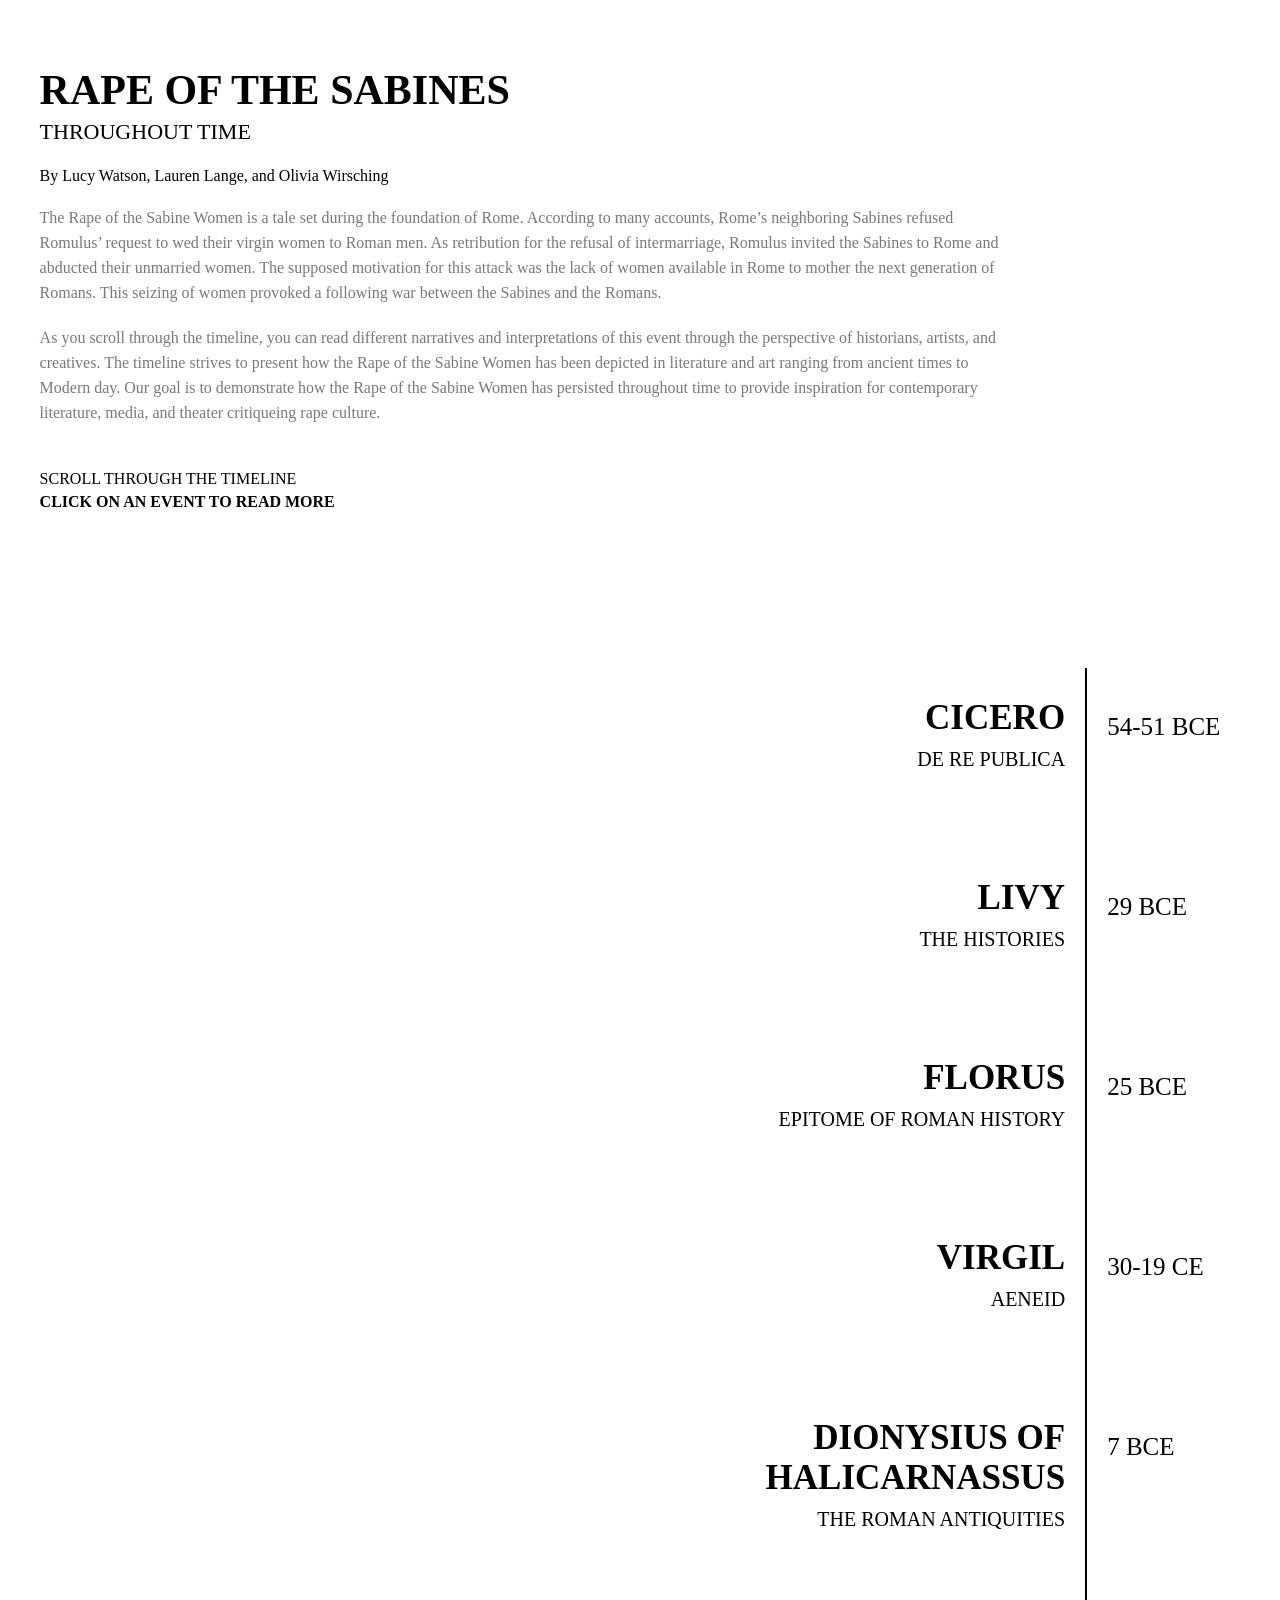
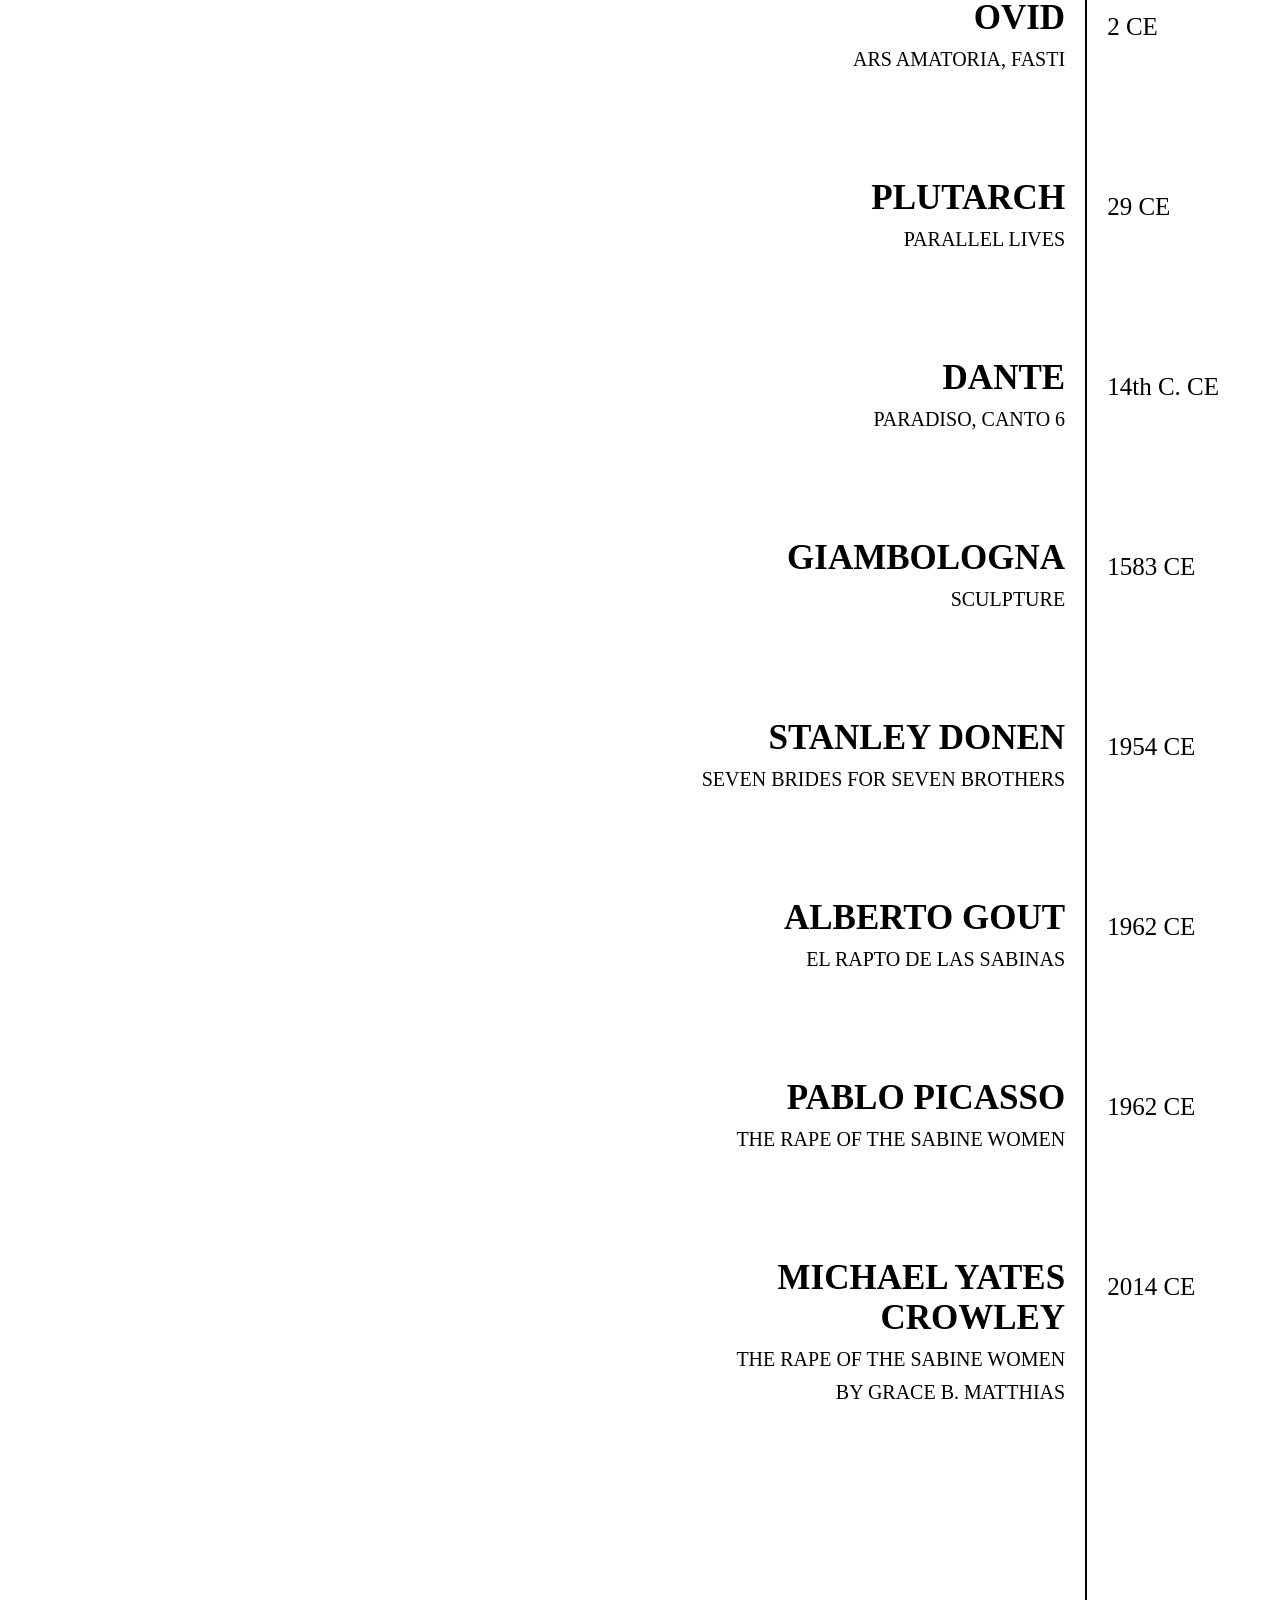
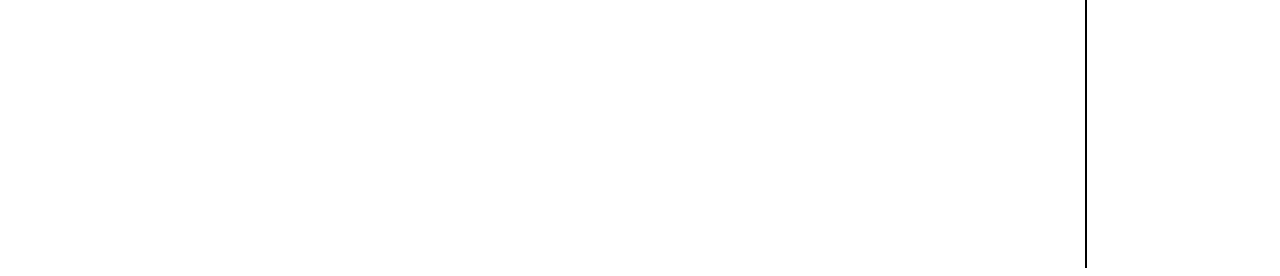
==== commit 10a5a572: "donen" ====
--- a/index.html
+++ b/index.html
@@ -144,6 +144,25 @@
                     </div>
                 </div>
                 <div class="panel" style="display:none;" id="10">
+                    <img src="./donen.jpeg"/>
+                    <div class="text">
+                        <div class="description">
+                            Seven Brides for Seven Brothers is a 1954 musical based on the 1954 American musical film Seven Brides for Seven Brothers, directed by Stanley Donen. Donen’s film is an adaptation of the short story “The Sobbin' Women” by Stephen Vincent Benét, a play on words from “the Sabine women” in the Roman Myth. Named “one of the best American musical films ever made” by the American Film Institute in 2006, Seven Brides for Seven Brothers is a lighthearted and humorous musical with particularly famous and groundbreaking choreography, first choreographed in the Donen film version by Michael Kidd. 
+                        </div>
+                        <div class="description">
+                            The play is set on a remote farm in Oregon in the 1850s, and features a family of seven brothers. The eldest brother, Adam Pontipee, goes to town and returns with a wife, Milly, whom he marries on the same day they meet. Milly is shocked to find out that Adam has six younger brothers who lack manners and social graces, and she takes it upon herself to civilize them and turn them into respectable men. Milly teaches them how to behave and educates them on courting women. The six younger brothers then decide they want wives of their own, and taking inspiration from the Romans, they go to town to kidnap six women to marry them, emulating the story of the Sabine Women from the foundational myth. A winter storm traps them together in the brothers' cabin, allowing the couples to get to know each other.
+                        </div>
+                        <div class="description">
+                            This lighthearted play emulates the same trivialization and rationalization of kidnapping that we see in Livy’s version of the myth in The History of Rome. Like how in the chapters proceeding the episode of the rape, Livy writes that “the feelings of the abducted maidens were now pretty completely appeased” (The History of Rome, Book I, Ch. 10), the abducted women in Seven Brides for Seven Brothers are also completely appeased in their situation, falling in love with each of the brothers that abducted them, and at the end of the musical, happily agreeing to marriage with each.
+                        </div>
+                        <div class="citation">
+                            Seven Brides for Seven Brothers. Directed by Stanley Donen. 1954.
+                        </div>
+                        <div class="citation">Livy. The History of Rome. Book I.</div>
+                        <a href="https://www.imdb.com/title/tt0047472/mediaviewer/rm3027835137/" target="_blank" class="citation">Picture</a>
+                    </div>
+                </div>
+                <div class="panel" style="display:none;" id="11">
                     <img src="./gout.jpg"/>
                     <div class="text">
                         <div class="description">
@@ -155,7 +174,7 @@
                         <a href="https://www.imdb.com/title/tt0339560/" target="_blank" class="citation">Picture</a>
                     </div>
                 </div>
-                <div class="panel" style="display:none;" id="11">
+                <div class="panel" style="display:none;" id="12">
                     <img src="./picasso.jpeg"/>
                     <div class="text">
                         <div class="description">
@@ -167,7 +186,7 @@
                         <a href="https://www.pablopicasso.org/the-rape-of-the-sabine-women.jsp" target="_blank" class="citation">Picture</a>
                     </div>
                 </div>
-                <div class="panel" style="display:none;" id="12">
+                <div class="panel" style="display:none;" id="13">
                     <img src="./crowley.png"/>
                     <div class="text">
                         <div class="description">
@@ -221,16 +240,20 @@
                         <h2 onclick="onClick('9', 'giambologna')">GIAMBOLOGNA</h2>
                         <h5 class="subtitle">SCULPTURE</h5>
                     </div>
+                    <div class="event right" id='donen'> 
+                        <h2  onclick="onClick('10', 'donen')">STANLEY DONEN</h2>
+                        <h5 class="subtitle">SEVEN BRIDES FOR SEVEN BROTHERS</h5>
+                    </div>
                     <div class="event right" id='gout'> 
-                        <h2  onclick="onClick('10', 'gout')">ALBERTO GOUT</h2>
+                        <h2  onclick="onClick('11', 'gout')">ALBERTO GOUT</h2>
                         <h5 class="subtitle">EL RAPTO DE LAS SABINAS</h5>
                     </div>
                     <div class="event right" id='picasso'> 
-                        <h2 onclick="onClick('11', 'picasso')">PABLO PICASSO</h2>
+                        <h2 onclick="onClick('12', 'picasso')">PABLO PICASSO</h2>
                         <h5 class="subtitle">THE RAPE OF THE SABINE WOMEN</h5>
                     </div>
                     <div class="event right" id ='crowley'> 
-                        <h2 onclick="onClick('12', 'crowley')">MICHAEL YATES CROWLEY</h2>
+                        <h2 onclick="onClick('13', 'crowley')">MICHAEL YATES CROWLEY</h2>
                         <h5 class="subtitle">THE RAPE OF THE SABINE WOMEN</h5>
                         <h5 class="subtitle">BY GRACE B. MATTHIAS</h5>
                     </div>
@@ -263,6 +286,9 @@
                     </div>
                     <div class="event">
                         <div class="date">1583 CE</div>
+                    </div>
+                    <div class="event">
+                        <div class="date">1954 CE</div>
                     </div>
                     <div class="event">
                         <div class="date">1962 CE</div>
--- a/styles.css
+++ b/styles.css
@@ -184,6 +184,10 @@
     margin-top: 1650px;
 }
 
+#\31\33 {
+    margin-top: 1870px;
+}
+
 .panel img {
     height: 300px;
     width: 100%;
